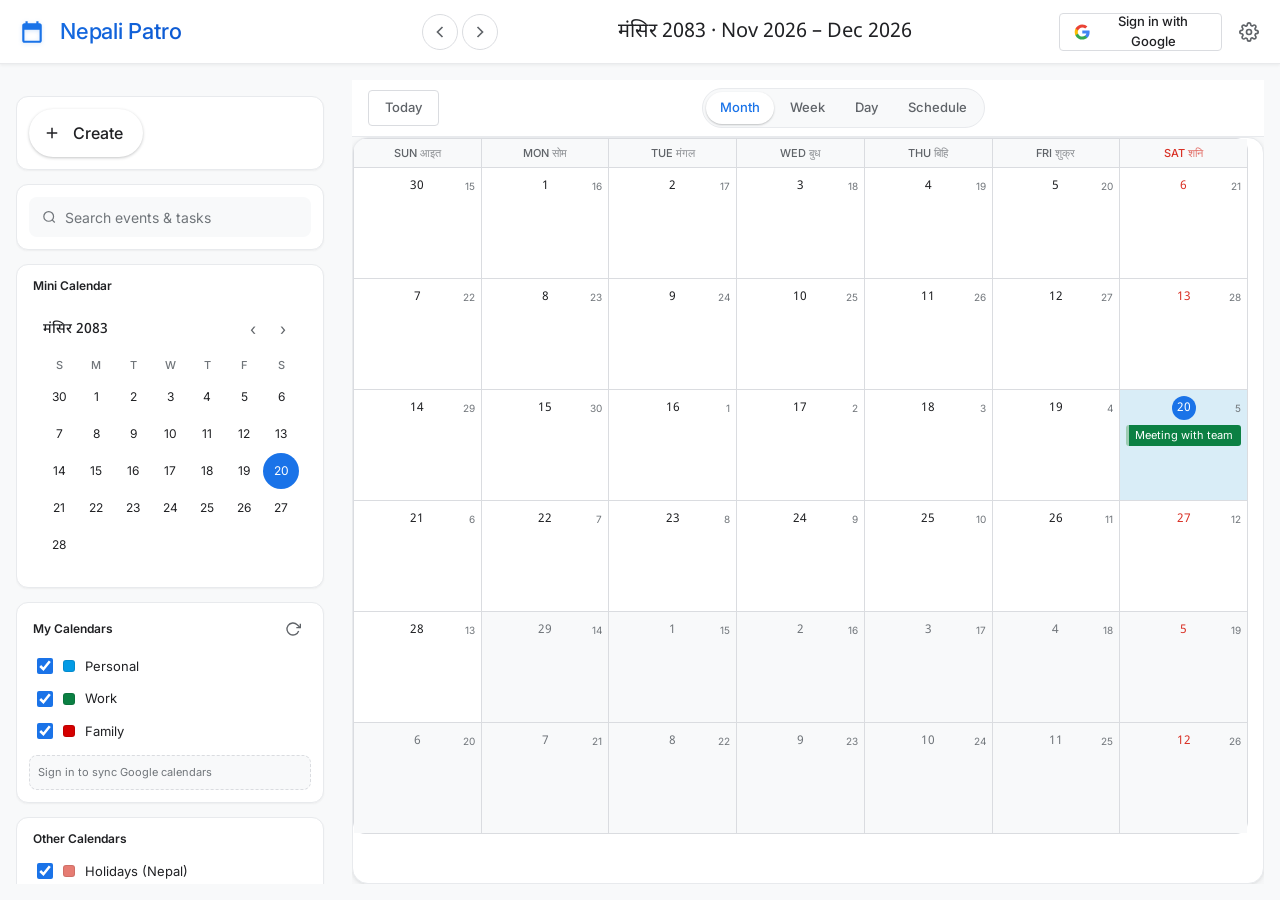
==== index.html @ 8b835d0b "style: modern create event modal — floating, large title, icon rows - Header: close left, centered t" ====
<!DOCTYPE html>
<html lang="en">
<head>
    <meta charset="UTF-8">
    <meta name="viewport" content="width=device-width, initial-scale=1.0, viewport-fit=cover">
    <meta name="theme-color" content="#1a73e8">
    <meta name="apple-mobile-web-app-capable" content="yes">
    <title>Nepali Patro</title>
    <script>document.documentElement.classList.add('no-transition');(function(){try{var t=localStorage.getItem('np_theme')||'auto';var m=window.matchMedia('(prefers-color-scheme: dark)').matches?'dark':'light';var r=t==='auto'?m:t;document.documentElement.setAttribute('data-theme',r);}catch(e){}})();window.addEventListener('DOMContentLoaded',function(){ setTimeout(function(){document.documentElement.classList.remove('no-transition');}, 100);});</script>
    <link rel="preconnect" href="https://accounts.google.com">
    <link rel="preconnect" href="https://www.googleapis.com">
    <link rel="stylesheet" href="styles.css">
    <link href="https://fonts.googleapis.com/css2?family=Google+Sans:wght@400;500&family=Inter:wght@300;400;500;600;700&family=Noto+Sans+Devanagari:wght@400;500;600;700&display=swap" rel="stylesheet">
    <meta name="description" content="Nepali calendar — BS-first, Google Calendar sync, Tasks">
</head>
<body>
    <div class="app">
        <header class="topbar">
            <div class="topbar-left">
                <button class="menu-toggle" id="menuToggle" aria-label="Toggle sidebar" aria-expanded="false" aria-controls="sidebar">
                    <span class="hamburger"><span></span><span></span><span></span></span>
                </button>
                <div class="brand">
                    <h1 class="app-title">Nepali Patro</h1>
                    
                </div>
            </div>
            <div class="date-nav" id="topDateNav">
                <button class="nav-btn" id="prevBtn" aria-label="Previous"><svg aria-hidden="true" focusable="false" width="20" height="20" viewBox="0 0 24 24" fill="none" stroke="currentColor" stroke-width="2"><polyline points="15 18 9 12 15 6"></polyline></svg></button>
                <button class="nav-btn" id="nextBtn" aria-label="Next"><svg aria-hidden="true" focusable="false" width="20" height="20" viewBox="0 0 24 24" fill="none" stroke="currentColor" stroke-width="2"><polyline points="9 18 15 12 9 6"></polyline></svg></button>
                <button class="current-period-btn" id="currentPeriod" title="Go to date" aria-label="Current period, click to go to date"></button>
            </div>
            <div class="topbar-center">
            </div>
            <div class="topbar-right">
                <button class="icon-btn mobile-search-toggle" id="mobileSearchToggle" aria-label="Search">
                    <svg aria-hidden="true" focusable="false" width="20" height="20" viewBox="0 0 24 24" fill="none" stroke="currentColor" stroke-width="2"><circle cx="11" cy="11" r="8"></circle><line x1="21" y1="21" x2="16.65" y2="16.65"></line></svg>
                </button>
                <span class="sync-badge hidden" id="syncBadge">● Synced</span>
                <div class="auth-area" id="authArea">
                    <button class="btn google-btn" id="googleSignIn" aria-label="Sign in with Google">
                        <svg aria-hidden="true" focusable="false" width="18" height="18" viewBox="0 0 24 24"><path fill="#4285F4" d="M22.56 12.25c0-.78-.07-1.53-.2-2.25H12v4.26h5.92c-.26 1.37-1.04 2.53-2.21 3.31v2.77h3.57c2.08-1.92 3.28-4.74 3.28-8.09z"/><path fill="#34A853" d="M12 23c2.97 0 5.46-.98 7.28-2.66l-3.57-2.77c-.98.66-2.23 1.06-3.71 1.06-2.86 0-5.29-1.93-6.16-4.53H2.18v2.84C3.99 20.53 7.7 23 12 23z"/><path fill="#FBBC05" d="M5.84 14.09c-.22-.66-.35-1.36-.35-2.09s.13-1.43.35-2.09V7.07H2.18C1.43 8.55 1 10.22 1 12s.43 3.45 1.18 4.93l2.85-2.22.81-.62z"/><path fill="#EA4335" d="M12 5.38c1.62 0 3.06.56 4.21 1.64l3.15-3.15C17.45 2.09 14.97 1 12 1 7.7 1 3.99 3.47 2.18 7.07l3.66 2.84c.87-2.6 3.3-4.53 6.16-4.53z"/></svg>
                        Sign in with Google
                    </button>
                </div>
                <div class="user-menu hidden" id="userMenu">
                    <img class="avatar" id="userAvatar" alt="User" src="">
                    <div class="user-info">
                        <span class="user-name" id="userName"></span>
                        <span class="user-email" id="userEmail"></span>
                    </div>
                    <button class="icon-btn small" id="signOutBtn" title="Sign out">
                        <svg aria-hidden="true" focusable="false" width="18" height="18" viewBox="0 0 24 24" fill="none" stroke="currentColor" stroke-width="2"><path d="M9 21H5a2 2 0 0 1-2-2V5a2 2 0 0 1 2-2h4"></path><polyline points="16 17 21 12 16 7"></polyline><line x1="21" y1="12" x2="9" y2="12"></line></svg>
                    </button>
                </div>
                <button class="icon-btn" id="settingsBtn" aria-label="Settings">
                    <svg aria-hidden="true" focusable="false" width="20" height="20" viewBox="0 0 24 24" fill="none" stroke="currentColor" stroke-width="2"><circle cx="12" cy="12" r="3"></circle><path d="M19.4 15a1.65 1.65 0 0 0 .33 1.82l.06.06a2 2 0 0 1 0 2.83 2 2 0 0 1-2.83 0l-.06-.06a1.65 1.65 0 0 0-1.82-.33 1.65 1.65 0 0 0-1 1.51V21a2 2 0 0 1-2 2 2 2 0 0 1-2-2v-.09A1.65 1.65 0 0 0 9 19.4a1.65 1.65 0 0 0-1.82.33l-.06.06a2 2 0 0 1-2.83 0 2 2 0 0 1 0-2.83l.06-.06a1.65 1.65 0 0 0 .33-1.82 1.65 1.65 0 0 0-1.51-1H3a2 2 0 0 1-2-2 2 2 0 0 1 2-2h.09A1.65 1.65 0 0 0 4.6 9a1.65 1.65 0 0 0-.33-1.82l-.06-.06a2 2 0 0 1 0-2.83 2 2 0 0 1 2.83 0l.06.06a1.65 1.65 0 0 0 1.82.33H9a1.65 1.65 0 0 0 1-1.51V3a2 2 0 0 1 2-2 2 2 0 0 1 2 2v.09a1.65 1.65 0 0 0 1 1.51 1.65 1.65 0 0 0 1.82-.33l.06-.06a2 2 0 0 1 2.83 0 2 2 0 0 1 0 2.83l-.06.06a1.65 1.65 0 0 0-.33 1.82V9a1.65 1.65 0 0 0 1.51 1H21a2 2 0 0 1 2 2 2 2 0 0 1-2 2h-.09a1.65 1.65 0 0 0-1.51 1z"></path></svg>
                </button>
            </div>
        </header>
        <div class="sidebar-backdrop hidden" id="sidebarBackdrop" aria-hidden="true"></div>
        <div class="main-container">
            <aside class="sidebar" id="sidebar" role="complementary" aria-label="Calendar navigation">
                <div class="sidebar-section">
                    <button class="create-compact" id="createCompact">
                        <svg aria-hidden="true" focusable="false" width="18" height="18" viewBox="0 0 24 24" fill="none" stroke="currentColor" stroke-width="2"><line x1="12" y1="5" x2="12" y2="19"></line><line x1="5" y1="12" x2="19" y2="12"></line></svg>
                        <span>Create</span>
                    </button>
                </div>
                <div class="sidebar-section">
                    <div class="search-wrap" style="min-width:0; width:100%">
                        <svg aria-hidden="true" focusable="false" width="16" height="16" viewBox="0 0 24 24" fill="none" stroke="currentColor" stroke-width="2"><circle cx="11" cy="11" r="8"></circle><line x1="21" y1="21" x2="16.65" y2="16.65"></line></svg>
                        <input type="search" id="searchInput" placeholder="Search events & tasks" aria-label="Search">
                    </div>
                </div>
                <div class="sidebar-section">
                    <div class="section-header">
                        <h3>Mini Calendar</h3>
                    </div>
                    <div class="mini-calendar" id="miniCalendar"></div>
                </div>
                <div class="sidebar-section">
                    <div class="section-header">
                        <h3>My Calendars</h3>
                        <button class="icon-btn small" id="refreshBtn" title="Sync Google calendars">
                            <svg aria-hidden="true" focusable="false" width="16" height="16" viewBox="0 0 24 24" fill="none" stroke="currentColor" stroke-width="2"><polyline points="23 4 23 10 17 10"></polyline><path d="M20.49 15a9 9 0 1 1-2.12-9.36L23 10"></path></svg>
                        </button>
                    </div>
                    <div class="calendar-list" id="calendarList">
                        <div class="skeleton" style="height:14px; background:var(--border-light); border-radius:4px; margin:6px 0; animation: pulse 1.5s infinite; width:80%"></div>
                        <div class="skeleton" style="height:14px; background:var(--border-light); border-radius:4px; margin:6px 0; animation: pulse 1.5s infinite; width:60%"></div>
                        <div class="skeleton" style="height:14px; background:var(--border-light); border-radius:4px; margin:6px 0; animation: pulse 1.5s infinite; width:70%"></div>
                    </div>
                    <div class="hint" id="calendarHint">Sign in to sync Google calendars</div>
                </div>
                <div class="sidebar-section">
                    <div class="section-header">
                        <h3>Other Calendars</h3>
                    </div>
                    <div class="calendar-list" id="otherCalendars"></div>
                </div>
                <div class="sidebar-section tasks-section">
                    <div class="section-header">
                        <h3><svg aria-hidden="true" focusable="false" width="14" height="14" viewBox="0 0 24 24" fill="none" stroke="currentColor" stroke-width="2" style="vertical-align:-2px"><path d="M9 11l3 3L22 4"></path><path d="M21 12v7a2 2 0 0 1-2 2H5a2 2 0 0 1-2-2V5a2 2 0 0 1 2-2h11"></path></svg> Tasks</h3>
                        <button class="icon-btn small" id="addTaskBtn" title="New task">+</button>
                    </div>
                    <div class="task-input hidden" id="taskInputWrap">
                        <input type="text" id="taskInput" placeholder="New task — press Enter">
                        <input type="date" id="taskDueInput" title="Due date">
                    </div>
                    <div class="task-list" id="taskList"><div class="hint">Sign in to see Google Tasks</div></div>
                </div>
                <div class="sidebar-footer">
                    <span class="foot-label">Nepali Patro · BS-first</span>
                    <a href="#" id="setupLink">Setup Google</a>
                </div>
            </aside>
            <div class="calendar-area">
                <div class="calendar-toolbar">
                    <div class="toolbar-left">
                        <button class="nav-btn today-btn" id="todayBtnTop">Today</button>
                    </div>
                    <div class="toolbar-center">
                        <div class="view-switcher" role="tablist">
                            <button class="view-btn active" role="tab" data-view="month" aria-selected="true">Month</button>
                            <button class="view-btn" role="tab" data-view="week" aria-selected="false">Week</button>
                            <button class="view-btn" role="tab" data-view="day" aria-selected="false">Day</button>
                            <button class="view-btn" role="tab" data-view="schedule" aria-selected="false">Schedule</button>
                        </div>
                    </div>
                    <div class="toolbar-right"></div>
                </div>
                <main class="calendar-main" role="main">
                <div class="calendar-view" id="monthView"></div>
                <div class="calendar-view hidden" id="weekView"></div>
                <div class="calendar-view hidden" id="dayView"></div>
                <div class="calendar-view hidden" id="scheduleView"></div>
            </main>
        </div>
    </div>

    <button class="fab hidden" id="fabCreate" aria-label="Create event">
        <svg aria-hidden="true" focusable="false" width="24" height="24" viewBox="0 0 24 24" fill="none" stroke="currentColor" stroke-width="2"><line x1="12" y1="5" x2="12" y2="19"></line><line x1="5" y1="12" x2="19" y2="12"></line></svg>
    </button>
    <div class="mobile-search-bar hidden" id="mobileSearchBar">
        <div class="mobile-search-inner">
            <svg aria-hidden="true" focusable="false" width="18" height="18" viewBox="0 0 24 24" fill="none" stroke="currentColor" stroke-width="2"><circle cx="11" cy="11" r="8"></circle><line x1="21" y1="21" x2="16.65" y2="16.65"></line></svg>
            <input type="search" id="mobileSearchInput" placeholder="Search events & tasks" aria-label="Search">
            <button class="icon-btn small" id="mobileSearchClose" aria-label="Close search"><svg aria-hidden="true" focusable="false" width="18" height="18" viewBox="0 0 24 24" fill="none" stroke="currentColor" stroke-width="2"><line x1="18" y1="6" x2="6" y2="18"></line><line x1="6" y1="6" x2="18" y2="18"></line></svg></button>
        </div>
    </div>
    <nav class="bottom-nav" id="bottomNav" aria-label="Calendar views">
        <button class="bottom-nav-btn" id="bottomNavToday" aria-label="Go to today"><svg aria-hidden="true" focusable="false" width="20" height="20" viewBox="0 0 24 24" fill="none" stroke="currentColor" stroke-width="2"><circle cx="12" cy="12" r="10"></circle><polyline points="12 6 12 12 16 14"></polyline></svg><span>Today</span></button>
        <button class="bottom-nav-btn active" data-view="month"><svg aria-hidden="true" focusable="false" width="20" height="20" viewBox="0 0 24 24" fill="none" stroke="currentColor" stroke-width="2"><rect x="3" y="4" width="18" height="18" rx="2"></rect><line x1="16" y1="2" x2="16" y2="6"></line><line x1="8" y1="2" x2="8" y2="6"></line><line x1="3" y1="10" x2="21" y2="10"></line></svg><span>Month</span></button>
        <button class="bottom-nav-btn" data-view="week"><svg aria-hidden="true" focusable="false" width="20" height="20" viewBox="0 0 24 24" fill="none" stroke="currentColor" stroke-width="2"><rect x="3" y="4" width="18" height="18" rx="2"></rect><line x1="9" y1="4" x2="9" y2="22"></line><line x1="15" y1="4" x2="15" y2="22"></line><line x1="3" y1="10" x2="21" y2="10"></line></svg><span>Week</span></button>
        <button class="bottom-nav-btn" data-view="day"><svg aria-hidden="true" focusable="false" width="20" height="20" viewBox="0 0 24 24" fill="none" stroke="currentColor" stroke-width="2"><rect x="3" y="4" width="18" height="18" rx="2"></rect><line x1="3" y1="10" x2="21" y2="10"></line></svg><span>Day</span></button>
        <button class="bottom-nav-btn" data-view="schedule"><svg aria-hidden="true" focusable="false" width="20" height="20" viewBox="0 0 24 24" fill="none" stroke="currentColor" stroke-width="2"><line x1="8" y1="6" x2="21" y2="6"></line><line x1="8" y1="12" x2="21" y2="12"></line><line x1="8" y1="18" x2="21" y2="18"></line><line x1="3" y1="6" x2="3.01" y2="6"></line><line x1="3" y1="12" x2="3.01" y2="12"></line><line x1="3" y1="18" x2="3.01" y2="18"></line></svg><span>List</span></button>
    </nav>
    <div class="toast hidden" id="toast" role="status" aria-live="polite" aria-atomic="true"></div>

    <div class="modal-overlay hidden" id="eventModal">
        <div class="modal event-modal" role="dialog" aria-labelledby="modalTitle" aria-modal="true">
            <div class="modal-header event-header">
                <button class="modal-close" id="modalClose" aria-label="Close"><svg aria-hidden="true" focusable="false" width="20" height="20" viewBox="0 0 24 24" fill="none" stroke="currentColor" stroke-width="2"><line x1="18" y1="6" x2="6" y2="18"></line><line x1="6" y1="6" x2="18" y2="18"></line></svg></button>
                <h2 id="modalTitle">New Event</h2>
                <button type="submit" form="eventForm" class="btn primary event-save">Save</button>
            </div>
            <form class="modal-form event-form" id="eventForm">
                <div class="event-title-wrap">
                    <input type="text" id="eventTitle" name="title" class="event-title-input" placeholder="Add title" required>
                    <span class="bs-hint" id="bsHint"></span>
                </div>
                <div class="event-section">
                    <div class="event-row">
                        <svg width="18" height="18" viewBox="0 0 24 24" fill="none" stroke="currentColor" stroke-width="2" style="color:var(--text-secondary); flex-shrink:0"><rect x="3" y="4" width="18" height="18" rx="2"></rect><line x1="16" y1="2" x2="16" y2="6"></line><line x1="8" y1="2" x2="8" y2="6"></line><line x1="3" y1="10" x2="21" y2="10"></line></svg>
                        <input type="date" id="eventDate" name="date" class="modern-input event-date" required>
                        <span class="event-dot" id="eventCalendarDot" style="width:12px; height:12px; border-radius:50%; background:var(--primary); flex-shrink:0"></span>
                        <select id="eventCalendar" name="calendar" class="modern-select event-calendar"></select>
                    </div>
                    <div class="event-row" id="timeRow">
                        <svg width="18" height="18" viewBox="0 0 24 24" fill="none" stroke="currentColor" stroke-width="2" style="color:var(--text-secondary); flex-shrink:0"><circle cx="12" cy="12" r="10"></circle><polyline points="12 6 12 12 16 14"></polyline></svg>
                        <input type="time" id="eventStartTime" name="startTime" class="modern-input" style="flex:1">
                        <span style="color:var(--text-muted)">—</span>
                        <input type="time" id="eventEndTime" name="endTime" class="modern-input" style="flex:1">
                        <label class="switch" style="margin-left:8px"><input type="checkbox" id="eventAllDay" name="allDay"><span class="slider"></span></label>
                        <span style="font-size:12px; color:var(--text-secondary); white-space:nowrap">All day</span>
                    </div>
                    <label class="checkbox-label hidden" id="googleSyncWrap" style="margin-left:26px; font-size:12px"><input type="checkbox" id="googleSyncCheck" checked><span>Sync to Google Calendar</span></label>
                </div>
                <div class="event-section">
                    <div class="event-row">
                        <svg width="18" height="18" viewBox="0 0 24 24" fill="none" stroke="currentColor" stroke-width="2" style="color:var(--text-secondary); flex-shrink:0"><path d="M21 11.5a8.38 8.38 0 0 1-.9 3.8 8.5 8.5 0 0 1-7.6 4.7 8.38 8.38 0 0 1-3.8-.9L3 21l1.9-5.7a8.38 8.38 0 0 1-.9-3.8 8.5 8.5 0 0 1 4.7-7.6 8.38 8.38 0 0 1 3.8-.9h.5a8.48 8.48 0 0 1 8 8v.5z"></path></svg>
                        <textarea id="eventDescription" name="description" rows="3" class="modern-input" placeholder="Add description" style="flex:1; min-height:80px; resize:vertical"></textarea>
                    </div>
                </div>
                <div class="modal-actions modern-actions">
                    <button type="button" class="btn danger" id="deleteBtn" hidden><svg width="14" height="14" viewBox="0 0 24 24" fill="none" stroke="currentColor" stroke-width="2"><polyline points="3 6 5 6 21 6"></polyline><path d="M19 6v14a2 2 0 0 1-2 2H5a2 2 0 0 1-2-2V6m3 0V4a2 2 0 0 1 2-2h4a2 2 0 0 1 2 2v2"></path></svg> Delete</button>
                    <div style="flex:1"></div>
                    <button type="button" class="btn secondary" id="cancelBtn">Cancel</button>
                    <button type="submit" class="btn primary">Save</button>
                </div>
            </form>
        </div>
    </div>

    <div class="modal-overlay hidden" id="settingsModal">
        <div class="modal settings-modal" role="dialog" aria-labelledby="settingsTitle" aria-modal="true">
            <div class="modal-header settings-header">
                <div class="settings-header-left">
                    <div class="settings-icon"><svg width="20" height="20" viewBox="0 0 24 24" fill="none" stroke="currentColor" stroke-width="2"><circle cx="12" cy="12" r="3"></circle><path d="M19.4 15a1.65 1.65 0 0 0 .33 1.82l.06.06a2 2 0 0 1 0 2.83 2 2 0 0 1-2.83 0l-.06-.06a1.65 1.65 0 0 0-1.82-.33 1.65 1.65 0 0 0-1 1.51V21a2 2 0 0 1-2 2 2 2 0 0 1-2-2v-.09A1.65 1.65 0 0 0 9 19.4a1.65 1.65 0 0 0-1.82.33l-.06.06a2 2 0 0 1-2.83 0 2 2 0 0 1 0-2.83l.06-.06a1.65 1.65 0 0 0 .33-1.82 1.65 1.65 0 0 0-1.51-1H3a2 2 0 0 1-2-2 2 2 0 0 1 2-2h.09A1.65 1.65 0 0 0 4.6 9a1.65 1.65 0 0 0-.33-1.82l-.06-.06a2 2 0 0 1 0-2.83 2 2 0 0 1 2.83 0l.06.06a1.65 1.65 0 0 0 1.82.33H9a1.65 1.65 0 0 0 1-1.51V3a2 2 0 0 1 2-2 2 2 0 0 1 2 2v.09a1.65 1.65 0 0 0 1 1.51 1.65 1.65 0 0 0 1.82-.33l.06-.06a2 2 0 0 1 2.83 0 2 2 0 0 1 0 2.83l-.06.06a1.65 1.65 0 0 0-.33 1.82V9a1.65 1.65 0 0 0 1.51 1H21a2 2 0 0 1 2 2 2 2 0 0 1-2 2h-.09a1.65 1.65 0 0 0-1.51 1z"></path></svg></div>
                    <div>
                        <h2 id="settingsTitle">Settings</h2>
                        <p class="settings-subtitle">Manage your calendar preferences</p>
                    </div>
                </div>
                <button class="modal-close" id="settingsClose" aria-label="Close"><svg aria-hidden="true" focusable="false" width="20" height="20" viewBox="0 0 24 24" fill="none" stroke="currentColor" stroke-width="2"><line x1="18" y1="6" x2="6" y2="18"></line><line x1="6" y1="6" x2="18" y2="18"></line></svg></button>
            </div>
            <div class="settings-body">
                <div class="settings-card highlight">
                    <div class="settings-card-icon" style="background:#e6f4ea; color:#0b8043"><svg width="18" height="18" viewBox="0 0 24 24" fill="none" stroke="currentColor" stroke-width="2"><circle cx="12" cy="12" r="10"></circle><path d="M12 16v-4"></path><path d="M12 8h.01"></path></svg></div>
                    <div class="settings-card-content">
                        <h4>Public Mode</h4>
                        <p>Anyone visiting can sign in with Google — per-browser tokens, never shared. Verify OAuth consent for production.</p>
                    </div>
                </div>

                <div class="settings-section">
                    <div class="settings-section-header">
                        <div class="settings-section-icon"><svg width="16" height="16" viewBox="0 0 24 24" fill="none" stroke="currentColor" stroke-width="2"><path d="M16 21v-2a4 4 0 0 0-4-4H5a4 4 0 0 0-4 4v2"></path><circle cx="8.5" cy="7" r="4"></circle><line x1="20" y1="8" x2="20" y2="14"></line><line x1="23" y1="11" x2="17" y2="11"></line></svg></div>
                        <h3>Google Integration</h3>
                    </div>
                    <p class="settings-desc">Add your origin to Authorized JavaScript origins if login fails.</p>
                    <div class="settings-field">
                        <div class="settings-field-row"><span class="settings-label">Current origin</span><code id="cfgOrigin" class="settings-code"></code></div>
                        <div class="settings-field-row"><span class="settings-label">Client ID</span><code id="cfgClientId" class="settings-code"></code></div>
                        <div class="settings-field-row"><span class="settings-label">Status</span><span id="cfgStatus" class="settings-status"></span></div>
                    </div>
                    <div class="form-group">
                        <label for="clientIdInput">Override Client ID</label>
                        <input type="text" id="clientIdInput" class="modern-input" placeholder="Paste Client ID ending in .apps.googleusercontent.com">
                    </div>
                    <div class="settings-actions">
                        <button class="btn secondary" id="saveClientIdBtn"><svg width="14" height="14" viewBox="0 0 24 24" fill="none" stroke="currentColor" stroke-width="2"><path d="M19 21H5a2 2 0 0 1-2-2V5a2 2 0 0 1 2-2h11l5 5v11a2 2 0 0 1-2 2z"></path><polyline points="17 21 17 13 7 13 7 21"></polyline><polyline points="7 3 7 8 15 8"></polyline></svg> Save</button>
                        <button class="btn primary" id="reconnectBtn"><svg width="14" height="14" viewBox="0 0 24 24" fill="none" stroke="currentColor" stroke-width="2"><path d="M21 12a9 9 0 1 1-9-9c2.52 0 4.93 1 6.74 2.74L21 8V3h-5l2.26 2.26A7 7 0 1 0 21 12z"></path></svg> Sign In</button>
                        <button class="btn secondary" id="clearClientIdBtn">Clear</button>
                    </div>
                    <div class="hint modern-hint hidden" id="cfgDiag"></div>
                </div>

                <div class="settings-section">
                    <div class="settings-section-header">
                        <div class="settings-section-icon"><svg width="16" height="16" viewBox="0 0 24 24" fill="none" stroke="currentColor" stroke-width="2"><circle cx="12" cy="12" r="10"></circle><path d="M12 16a4 4 0 0 1 0-8 4 4 0 0 1 0 8z"></path></svg></div>
                        <h3>Appearance</h3>
                    </div>
                    <label class="switch-row">
                        <div class="switch-text"><span>Show AD overlay</span><small>Gregorian date in month cells</small></div>
                        <label class="switch"><input type="checkbox" id="showAdToggle" checked><span class="slider"></span></label>
                    </label>
                    <label class="switch-row">
                        <div class="switch-text"><span>Show Tasks on dates</span><small>Due-date chips on calendar</small></div>
                        <label class="switch"><input type="checkbox" id="showTasksToggle" checked><span class="slider"></span></label>
                    </label>
                    <div class="settings-field">
                        <span class="settings-label">Theme</span>
                        <select id="themeSelect" class="modern-select">
                            <option value="auto">Auto (system)</option>
                            <option value="light">Light</option>
                            <option value="dark">Dark</option>
                        </select>
                    </div>
                </div>

                <div class="settings-section">
                    <div class="settings-section-header">
                        <div class="settings-section-icon"><svg width="16" height="16" viewBox="0 0 24 24" fill="none" stroke="currentColor" stroke-width="2"><circle cx="12" cy="12" r="10"></circle><polyline points="12 6 12 12 16 14"></polyline></svg></div>
                        <h3>Time & Timezone</h3>
                    </div>
                    <p class="settings-desc">BS conversion always uses <b>Asia/Kathmandu</b>. Display time uses selected timezone.</p>
                    <div class="settings-field">
                        <span class="settings-label">Timezone</span>
                        <select id="timezoneSelect" class="modern-select">
                            <option value="Asia/Kathmandu">Asia/Kathmandu — Nepal (NPT, Default)</option>
                            <option value="Asia/Kolkata">Asia/Kolkata — India (IST)</option>
                            <option value="Asia/Dhaka">Asia/Dhaka — Bangladesh (BST)</option>
                            <option value="UTC">UTC — Coordinated Universal Time</option>
                            <option value="America/New_York">America/New_York — Eastern</option>
                            <option value="America/Chicago">America/Chicago — Central</option>
                            <option value="America/Los_Angeles">America/Los_Angeles — Pacific</option>
                            <option value="Europe/London">Europe/London — UK</option>
                            <option value="Europe/Berlin">Europe/Berlin — Central Europe</option>
                            <option value="Asia/Tokyo">Asia/Tokyo — Japan</option>
                            <option value="Asia/Dubai">Asia/Dubai — Gulf</option>
                            <option value="Australia/Sydney">Australia/Sydney — AEDT</option>
                        </select>
                    </div>
                    <div class="settings-field">
                        <div class="settings-field-row"><span class="settings-label">Current Time</span><code id="settingsNepalTime" class="settings-code"></code></div>
                        <div class="settings-field-row"><span class="settings-label">BS Reference</span><span class="settings-value">2075-01-01 = 2018-04-14 NPT</span></div>
                    </div>
                </div>

                <div class="settings-section">
                    <div class="settings-section-header">
                        <div class="settings-section-icon"><svg width="16" height="16" viewBox="0 0 24 24" fill="none" stroke="currentColor" stroke-width="2"><path d="M14 2H6a2 2 0 0 0-2 2v16a2 2 0 0 0 2 2h12a2 2 0 0 0 2-2V8z"></path><polyline points="14 2 14 8 20 8"></polyline><line x1="16" y1="13" x2="8" y2="13"></line><line x1="16" y1="17" x2="8" y2="17"></line></svg></div>
                        <h3>Data</h3>
                    </div>
                    <div class="settings-actions">
                        <button class="btn secondary" id="exportBtn"><svg width="14" height="14" viewBox="0 0 24 24" fill="none" stroke="currentColor" stroke-width="2"><path d="M21 15v4a2 2 0 0 1-2 2H5a2 2 0 0 1-2-2v-4"></path><polyline points="7 10 12 15 17 10"></polyline><line x1="12" y1="15" x2="12" y2="3"></line></svg> Export</button>
                        <label class="btn secondary"><svg width="14" height="14" viewBox="0 0 24 24" fill="none" stroke="currentColor" stroke-width="2"><path d="M21 15v4a2 2 0 0 1-2 2H5a2 2 0 0 1-2-2v-4"></path><polyline points="17 8 12 3 7 8"></polyline><line x1="12" y1="3" x2="12" y2="15"></line></svg> Import<input type="file" id="importFile" accept=".json" hidden></label>
                        <button class="btn danger" id="clearBtn"><svg width="14" height="14" viewBox="0 0 24 24" fill="none" stroke="currentColor" stroke-width="2"><polyline points="3 6 5 6 21 6"></polyline><path d="M19 6v14a2 2 0 0 1-2 2H5a2 2 0 0 1-2-2V6m3 0V4a2 2 0 0 1 2-2h4a2 2 0 0 1 2 2v2"></path></svg> Clear</button>
                    </div>
                </div>
            </div>
        </div>
    </div>

    <div class="modal-overlay hidden" id="datePickerModal">
        <div class="modal date-picker-modal">
            <div class="modal-header"><h2>Go to Date</h2><button class="modal-close" id="datePickerClose" aria-label="Close"><svg aria-hidden="true" focusable="false" width="24" height="24" viewBox="0 0 24 24" fill="none" stroke="currentColor" stroke-width="2"><line x1="18" y1="6" x2="6" y2="18"></line><line x1="6" y1="6" x2="18" y2="18"></line></svg></button></div>
            <div class="date-picker-content">
                <div class="calendar-system-tabs"><button class="sys-tab active" data-system="bs">Bikram Sambat</button><button class="sys-tab" data-system="ad">Gregorian</button></div>
                <div class="date-picker-grid" id="datePickerGrid"></div>
            </div>
        </div>
    </div>

    <script src="config.js"></script>
    <script src="https://accounts.google.com/gsi/client" async defer></script>
    <script src="https://cdn.jsdelivr.net/npm/@sonill/nepali-dates@1.0.7/dist/index.umd.min.js"></script>
    <script src="app.google-sync.js"></script>
    <script src="app.js"></script>
</body>
</html>
---- styles.css ----
/* ===== Google Calendar — Design Tokens ===== */
:root {
  --bg: #f8f9fa;
  --surface: #ffffff;
  --surface-hover: #f1f3f4;
  --border: #dadce0;
  --border-light: #e8eaed;
  --text: #202124;
  --text-secondary: #5f6368;
  --text-muted: #70757a;
  --primary: #1a73e8;
  --primary-hover: #185abc;
  --primary-soft: #e8f0fe;
  --danger: #d93025;
  --shadow: 0 1px 3px rgba(60,64,67,.3), 0 4px 8px rgba(60,64,67,.15);
  --shadow-sm: 0 1px 2px rgba(60,64,67,.3);
  --radius: 8px;
  --radius-lg: 12px;
  --radius-full: 999px;
  --sidebar-w: 320px;
  --topbar-h: 64px;
  --cal-personal: #039be5;
  --cal-personal-dark: #8ab4f8;
  --cal-work: #0b8043;
  --cal-family: #d50000;
  --cal-holiday: #e67c73;
  --task: #fbbc04;
  --task-text: #202124;
  --task-bg: #fcf8e3;
  --task-border: #faebcc;
  --task-bg-dark: #3a3520;
  --task-border-dark: #5a4a1a;
  --today-bg: #d9edf7;
  --today-bg-dark: #394457;
  --highlight-bg: #e6f4ea;
  --highlight-border: #a8dab5;
  --highlight-bg-dark: #1e3a2a;
  --highlight-border-dark: #2d5a3d;
  --toast-bg: #323232;
  --toast-text: #ffffff;
}
@media (prefers-color-scheme: dark) {
  :root:not([data-theme="light"]) {
    --bg: #202124; --surface: #2d2e30; --surface-hover: #35363a; --border: #5f6368; --border-light: #3c4043;
    --text: #e8eaed; --text-secondary: #bdc1c6; --text-muted: #9aa0a6; --primary-soft: #394457;
    --shadow: 0 1px 3px rgba(0,0,0,.5); --shadow-sm: 0 1px 2px rgba(0,0,0,.4);
  }
}
[data-theme="dark"] { --bg:#202124; --surface:#2d2e30; --surface-hover:#35363a; --border:#5f6368; --border-light:#3c4043; --text:#e8eaed; --text-secondary:#bdc1c6; --text-muted:#9aa0a6; --primary-soft:#394457; --shadow:0 1px 3px rgba(0,0,0,.5); }
[data-theme="light"] { --bg:#f8f9fa; --surface:#fff; --surface-hover:#f1f3f4; --border:#dadce0; --border-light:#e8eaed; --text:#202124; --text-secondary:#5f6368; --text-muted:#70757a; --primary-soft:#e8f0fe; }
* { box-sizing: border-box; margin: 0; padding: 0; }
html.no-transition, html.no-transition * { transition: none !important; }
html, body { height: 100%; }
html { scrollbar-color: var(--border) var(--bg); scrollbar-width: thin; }
body { font-family: 'Google Sans','Inter',system-ui,-apple-system,sans-serif; background: var(--bg); color: var(--text); line-height: 1.5; -webkit-font-smoothing: antialiased; transition: background .2s, color .2s, border-color .2s, box-shadow .2s; }
*, *::before, *::after { transition-property: background-color, color, border-color, box-shadow; transition-duration: .2s; transition-timing-function: ease; }
html.no-transition *, html.no-transition *::before, html.no-transition *::after { transition: none !important; }
button { font: inherit; cursor: pointer; }
input, select, textarea { font: inherit; }
.hidden { display: none !important; }
.app { display: flex; flex-direction: column; height: 100vh; height: 100dvh; overflow: hidden; }
.topbar { height: var(--topbar-h); min-height: var(--topbar-h); background: var(--surface); border-bottom: 1px solid var(--border); display: flex; align-items: center; justify-content: space-between; padding: 0 12px; gap: 16px; flex-shrink: 0; position: sticky; top: 0; z-index: 30; }
.topbar-left { display: flex; align-items: center; gap: 10px; flex: 0 0 auto; min-width: 0; }
#topDateNav { display: flex; align-items: center; gap: 4px; flex: 1 1 auto; min-width: 0; justify-content: flex-start; margin-left: 8px; }
.brand { display: flex; flex-direction: column; line-height: 1.1; margin-right: 8px; }
.app-title { font-size: 22px; font-weight: 400; letter-spacing: -0.02em; color: var(--text-secondary); display: flex; align-items: center; gap: 8px; }
.app-title::before { content: ''; width: 40px; height: 40px; background: url("data:image/svg+xml,%3Csvg xmlns='http://www.w3.org/2000/svg' viewBox='0 0 24 24' fill='%231a73e8'%3E%3Cpath d='M19 4h-1V2h-2v2H8V2H6v2H5c-1.1 0-2 .9-2 2v14c0 1.1.9 2 2 2h14c1.1 0 2-.9 2-2V6c0-1.1-.9-2-2-2zm0 16H5V10h14v10z'/%3E%3C/svg%3E") center/26px no-repeat; }
.brand-sub { font-size: 11px; color: var(--text-muted); font-weight: 500; letter-spacing: .02em; margin-left: 48px; margin-top: -2px; }
.topbar-center { display: flex; align-items: center; gap: 14px; }
.view-switcher { display: flex; background: var(--bg); border-radius: var(--radius-full); padding: 3px; gap: 2px; border: 1px solid var(--border-light); }
.view-btn { padding: 6px 14px; border-radius: var(--radius-full); border: none; background: transparent; color: var(--text-secondary); font-size: 13px; font-weight: 500; transition: all .15s; }
.view-btn.active { background: var(--surface); color: var(--primary); box-shadow: var(--shadow-sm); }
.view-btn:hover:not(.active) { background: var(--surface); }
.search-wrap { display: flex; align-items: center; gap: 8px; background: var(--bg); border: 1px solid transparent; border-radius: 8px; padding: 0 12px; height: 40px; min-width: 280px; color: var(--text-muted); transition: all .15s; }
.search-wrap:focus-within { background: var(--surface); border-color: var(--border); box-shadow: 0 1px 3px rgba(0,0,0,.1); }
.search-wrap input { border: none; background: transparent; outline: none; width: 100%; font-size: 14px; color: var(--text); }
.search-wrap input::placeholder { color: var(--text-muted); }
.nepal-clock { display: flex; align-items: center; gap: 6px; background: var(--bg); border: 1px solid var(--border-light); border-radius: 20px; padding: 4px 10px; font-size: 12px; font-weight: 500; color: var(--text); white-space: nowrap; }
.nepal-clock svg { color: var(--primary); flex-shrink: 0; }
#nepalTime { font-variant-numeric: tabular-nums; }
.topbar-right { display: flex; align-items: center; gap: 8px; flex: 1; justify-content: flex-end; min-width: 0; }
.date-nav { display: flex; align-items: center; gap: 4px; }
.nav-btn { width: 36px; height: 36px; border-radius: 50%; border: 1px solid var(--border); background: var(--surface); display: grid; place-items: center; color: var(--text-secondary); transition: background .15s; }
.nav-btn:hover { background: var(--surface-hover); }
.nav-btn.today-btn { width: auto; padding: 0 16px; border-radius: 4px; font-size: 13px; font-weight: 500; border: 1px solid var(--border); }
.current-period-btn { border: 1px solid transparent; background: transparent; font-size: 20px; font-weight: 400; padding: 6px 10px; border-radius: 4px; font-family: 'Google Sans','Noto Sans Devanagari',sans-serif; color: var(--text); min-width: 0; flex: 1 1 auto; white-space: nowrap; overflow: hidden; text-overflow: ellipsis; }
.date-nav { display: flex; align-items: center; gap: 4px; flex: 1 1 auto; min-width: 0; }
.topbar-left { display: flex; align-items: center; gap: 10px; flex: 1 1 auto; min-width: 0; }
.current-period-btn:hover { background: var(--surface-hover); }
.create-btn { display: inline-flex; align-items: center; gap: 8px; padding: 0 22px; height: 44px; border-radius: 24px; border: none; background: var(--surface); color: var(--text); font-weight: 500; box-shadow: 0 1px 3px rgba(60,64,67,.3); white-space: nowrap; border: 1px solid var(--border); }
.create-btn:hover { box-shadow: 0 2px 6px rgba(60,64,67,.3); }
.sync-badge { font-size: 11px; font-weight: 600; color: #0b8043; background: #e6f4ea; padding: 4px 8px; border-radius: var(--radius-full); border: 1px solid #cce8d0; }
[data-theme="dark"] .sync-badge { background: #1e3a2a; color: #81c995; border-color: #2d5a3d; }
.google-btn { display: inline-flex; align-items: center; gap: 8px; background: var(--surface); border: 1px solid var(--border); padding: 0 14px; height: 38px; border-radius: 4px; font-weight: 500; font-size: 13px; color: var(--text); }
.google-btn:hover { background: var(--surface-hover); }
.auth-area { display: flex; align-items: center; }
.user-menu { display: flex; align-items: center; gap: 8px; background: var(--bg); border: 1px solid var(--border-light); border-radius: 24px; padding: 3px 6px 3px 3px; }
.avatar { width: 32px; height: 32px; border-radius: 50%; object-fit: cover; background: var(--border); }
.user-info { display: flex; flex-direction: column; line-height: 1.1; text-align: left; }
.user-name { font-size: 12px; font-weight: 600; }
.user-email { font-size: 10px; color: var(--text-muted); max-width: 140px; overflow: hidden; text-overflow: ellipsis; white-space: nowrap; }
.icon-btn { width: 40px; height: 40px; border-radius: 50%; border: none; background: transparent; display: grid; place-items: center; color: var(--text-secondary); transition: background .15s; }
.icon-btn:hover { background: var(--surface-hover); }
.icon-btn.small { width: 28px; height: 28px; }
.theme-toggle { width: 40px; height: 40px; border-radius: 50%; border: 1px solid var(--border); background: var(--surface); display: grid; place-items: center; color: var(--text-secondary); }
.theme-toggle:hover { background: var(--surface-hover); }
.calendar-area { display: flex; flex-direction: column; flex: 1; min-height: 0; min-width: 0; overflow: hidden; }
.calendar-toolbar { display: flex; align-items: center; justify-content: space-between; gap: 12px; padding: 8px 16px; background: var(--surface); border-bottom: 1px solid var(--border-light); flex-shrink: 0; position: sticky; top: 0; z-index: 10; }
.calendar-toolbar .toolbar-left, .calendar-toolbar .toolbar-center, .calendar-toolbar .toolbar-right { display: flex; align-items: center; gap: 8px; }
.calendar-toolbar .toolbar-center { flex: 1; justify-content: center; }
.main-container { display: grid; grid-template-columns: var(--sidebar-w) 1fr; flex: 1; min-height: 0; height: calc(100vh - var(--topbar-h)); height: calc(100dvh - var(--topbar-h)); overflow: hidden; }
.calendar-area .calendar-main { flex: 1; }
.main-container { display: grid; grid-template-columns: var(--sidebar-w) 1fr; flex: 1; min-height: 0; height: calc(100vh - var(--topbar-h) - 45px); height: calc(100dvh - var(--topbar-h) - 45px); overflow: hidden; }
.sidebar { background: var(--surface); border-right: 1px solid var(--border); overflow-y: auto; overflow-x: hidden; padding: 12px; display: flex; flex-direction: column; gap: 16px; overscroll-behavior: contain; -webkit-overflow-scrolling: touch; }
/* Modern desktop — hide hamburger, floating UI */
@media (min-width: 769px) {
  .menu-toggle { display: none !important; }
  .topbar { background: rgba(255,255,255,0.92); backdrop-filter: blur(12px); -webkit-backdrop-filter: blur(12px); border-bottom: 1px solid rgba(218,220,224,0.6); box-shadow: 0 1px 3px rgba(60,64,67,0.08); }
  [data-theme="dark"] .topbar { background: rgba(45,46,48,0.88); border-bottom-color: rgba(95,99,104,0.3); }
  .app-title { font-weight: 500; letter-spacing: -0.01em; background: linear-gradient(135deg, #1a73e8 0%, #0b57d0 100%); -webkit-background-clip: text; -webkit-text-fill-color: transparent; background-clip: text; }
  .app-title::before { filter: drop-shadow(0 1px 2px rgba(26,115,232,0.2)); }
  .sidebar { background: transparent; border-right: none; padding: 16px 12px 16px 0; gap: 14px; }
  .sidebar-section { background: var(--surface); border: 1px solid var(--border-light); border-radius: 12px; padding: 12px; box-shadow: 0 1px 2px rgba(60,64,67,0.06); }
  .mini-calendar { background: transparent; border: none; padding: 12px 12px; }
  .main-container { gap: 16px; padding: 16px; background: var(--bg); }
  .calendar-main { border-radius: 16px; overflow: auto; box-shadow: 0 1px 3px rgba(60,64,67,0.1), 0 4px 12px rgba(60,64,67,0.06); border: 1px solid var(--border-light); }
  .month-grid { border-radius: 12px; overflow: visible; }
}
.menu-toggle { width: 40px; height: 40px; border-radius: 10px; border: 1px solid transparent; background: transparent; display: grid; place-items: center; color: var(--text-secondary); cursor: pointer; transition: all .2s; position: relative; }
.menu-toggle:hover { background: var(--surface-hover); border-color: var(--border-light); color: var(--text); transform: scale(1.05); }
.menu-toggle:active { transform: scale(0.95); background: var(--bg); }
.menu-toggle:focus-visible { outline: 2px solid var(--primary); outline-offset: 2px; }
.hamburger { width: 18px; height: 14px; display: flex; flex-direction: column; justify-content: space-between; }
.hamburger span { display: block; height: 2px; background: currentColor; border-radius: 2px; transition: all .25s cubic-bezier(.4,0,.2,1); transform-origin: center; }
.hamburger span:nth-child(1) { width: 100%; }
.hamburger span:nth-child(2) { width: 100%; }
.hamburger span:nth-child(3) { width: 100%; }
.menu-toggle.open .hamburger span:nth-child(1) { transform: translateY(6px) rotate(45deg); }
.menu-toggle.open .hamburger span:nth-child(2) { opacity: 0; transform: scaleX(0); }
.menu-toggle.open .hamburger span:nth-child(3) { transform: translateY(-6px) rotate(-45deg); }
.menu-toggle.open { background: var(--primary-soft); border-color: var(--primary); color: var(--primary); }
.sidebar::-webkit-scrollbar { width: 8px; }
.sidebar::-webkit-scrollbar-thumb { background: var(--border); border-radius: 4px; }
.create-compact { width: fit-content; display: flex; align-items: center; gap: 12px; padding: 0 20px 0 14px; height: 48px; border-radius: 24px; border: none; background: var(--surface); color: var(--text); font-weight: 500; box-shadow: 0 1px 3px rgba(60,64,67,.3); }
.create-compact:hover { box-shadow: 0 2px 6px rgba(60,64,67,.3); }
.sidebar-section { display: flex; flex-direction: column; gap: 8px; }
.section-header { display: flex; align-items: center; justify-content: space-between; padding: 0 4px; }
.section-header h3 { font-size: 12px; font-weight: 600; color: var(--text); }
.hint { font-size: 11px; color: var(--text-muted); background: var(--bg); padding: 8px; border-radius: var(--radius); border: 1px dashed var(--border); }
.mini-ad-label { font-size: 10px; color: var(--text-muted); }
.mini-calendar { background: transparent; border-radius: var(--radius); padding: 12px 12px; }
.mini-header { display: flex; justify-content: space-between; align-items: center; margin-bottom: 10px; padding: 0 2px; }
.mini-title { font-size: 14px; font-weight: 500; font-family: 'Google Sans','Noto Sans Devanagari',sans-serif; }
.mini-nav { display: flex; gap: 2px; }
.mini-nav button { width: 28px; height: 28px; border-radius: 50%; border: none; background: transparent; display: grid; place-items: center; color: var(--text-secondary); }
.mini-nav button:hover { background: var(--surface-hover); }
.mini-grid { display: grid; grid-template-columns: repeat(7,1fr); gap: 1px; text-align: center; }
.mini-weekday { font-size: 11px; font-weight: 500; color: var(--text-muted); padding: 4px 0; }
.mini-day { font-size: 12px; padding: 5px 2px; border-radius: 50%; cursor: pointer; aspect-ratio: 1; display: grid; place-items: center; position: relative; }
.mini-day:hover { background: var(--surface-hover); }
.mini-day.today { background: var(--primary); color: #fff; }
.mini-day.selected { background: var(--primary-soft); color: var(--primary); }
.mini-day.has-task::after { content: ''; width: 4px; height: 4px; background: var(--task); border-radius: 50%; position: absolute; bottom: 1px; left: 50%; transform: translateX(-50%); }
.calendar-list { display: flex; flex-direction: column; gap: 1px; }
.cal-item { display: flex; align-items: center; gap: 10px; font-size: 13px; padding: 6px 8px; border-radius: 4px; cursor: pointer; }
.cal-item:hover { background: var(--surface-hover); }
.cal-dot { width: 12px; height: 12px; border-radius: 3px; flex-shrink: 0; border: 1px solid rgba(0,0,0,.1); }
.cal-item input[type="checkbox"] { width: 16px; height: 16px; accent-color: var(--primary); }
.tasks-section { border-top: 1px solid var(--border-light); padding-top: 12px; margin-top: 4px; }
.task-input { display: flex; gap: 6px; flex-wrap: wrap; }
.task-input input[type="text"] { flex: 1 1 160px; padding: 8px 10px; border: 1px solid var(--border); border-radius: 4px; font-size: 13px; background: var(--surface); color: var(--text); }
.task-input input[type="date"] { padding: 8px; border: 1px solid var(--border); border-radius: 4px; font-size: 12px; background: var(--surface); color: var(--text); }
.task-list { display: flex; flex-direction: column; gap: 4px; max-height: 240px; overflow-y: auto; }
.task-item { display: flex; align-items: center; gap: 8px; padding: 8px 10px; border-radius: 4px; background: var(--bg); font-size: 13px; border: 1px solid transparent; }
.task-item:hover { background: var(--surface-hover); }
.task-item.completed { opacity: .6; text-decoration: line-through; }
.task-item input[type="checkbox"] { accent-color: var(--primary); }
.task-title { flex: 1; }
.task-due { font-size: 11px; color: var(--text-muted); background: var(--surface); padding: 2px 6px; border-radius: 10px; border: 1px solid var(--border-light); }
.sidebar-footer { margin-top: auto; display: flex; align-items: center; justify-content: space-between; font-size: 11px; color: var(--text-muted); border-top: 1px solid var(--border-light); padding-top: 10px; padding-bottom: max(10px, env(safe-area-inset-bottom)); }
.sidebar-footer a { color: var(--primary); text-decoration: none; font-weight: 500; }
.sidebar-footer a:hover { text-decoration: underline; }
.calendar-main { overflow: auto; overflow-x: auto; overflow-y: auto; background: var(--surface); position: relative; flex: 1; min-height: 0; min-width: 0; overscroll-behavior: contain; -webkit-overflow-scrolling: touch; scrollbar-gutter: stable; height: 100%; max-height: 100%; }
.calendar-main::-webkit-scrollbar { width: 8px; height: 8px; }
.calendar-main::-webkit-scrollbar-thumb { background: var(--border); border-radius: 4px; }
.calendar-main::-webkit-scrollbar-thumb:hover { background: var(--text-muted); }
.calendar-view { height: auto; min-height: auto; overflow: visible; }
.calendar-view.hidden { display: none; }
.month-grid { display: grid; grid-template-columns: repeat(7,1fr); border: 1px solid var(--border); background: var(--border); gap: 1px; height: auto; min-height: auto; align-content: start; }
.month-header { background: var(--bg); padding: 6px 4px; font-size: 11px; font-weight: 500; text-transform: uppercase; color: var(--text-secondary); text-align: center; }
.month-cell { background: var(--surface); min-height: 110px; padding: 4px 6px; display: flex; flex-direction: column; gap: 3px; cursor: pointer; position: relative; }
.month-cell:hover { background: var(--surface-hover); }
.month-cell.other { background: var(--bg); color: var(--text-muted); }
.month-cell.today { background: var(--today-bg); }
[data-theme="dark"] .month-cell.today { background: var(--today-bg-dark); }
.month-cell.selected { outline: 2px solid var(--primary); outline-offset: -2px; }
.day-head { display: flex; align-items: center; justify-content: center; position: relative; padding: 2px 0; }
.bs-day { font-size: 12px; font-weight: 400; width: 24px; height: 24px; display: grid; place-items: center; border-radius: 50%; font-family: 'Noto Sans Devanagari',sans-serif; }
.month-cell.today .bs-day { background: var(--primary); color: #fff; }
.bs-day.saturday { color: var(--danger); }
.ad-day { position: absolute; right: 0; font-size: 10px; color: var(--text-muted); }
.events { display: flex; flex-direction: column; gap: 2px; }
.event-chip { font-size: 11px; padding: 2px 6px; border-radius: 3px; color: #fff; white-space: nowrap; overflow: hidden; text-overflow: ellipsis; cursor: pointer; border-left: 3px solid rgba(255,255,255,.6); }
.task-chip { font-size: 11px; padding: 2px 6px; border-radius: 3px; background: var(--task-bg) !important; color: #8a6d3b !important; border: 1px solid var(--task-border); display: flex; align-items: center; gap: 4px; cursor: pointer; }
[data-theme="dark"] .task-chip { background: var(--task-bg-dark) !important; color: #f0ad4e !important; border-color: var(--task-border-dark); }
.task-chip.completed { opacity: .6; text-decoration: line-through; }
.task-chip::before { content: '☐'; }
.task-chip.completed::before { content: '☑'; }
.more-link { font-size: 11px; color: var(--text-secondary); padding: 2px 6px; }
.more-link:hover { color: var(--primary); }
.week-layout, .day-layout { display: flex; flex-direction: column; }
.week-header, .day-header { display: grid; border: 1px solid var(--border); background: var(--surface); position: sticky; top: 0; z-index: 2; }
.week-header { grid-template-columns: 60px repeat(7,1fr); }
.day-header { grid-template-columns: 60px 1fr; }
.day-col-header { text-align: center; padding: 6px 4px; border-left: 1px solid var(--border-light); }
.day-col-header.today .bsNum { background: var(--primary); color: #fff; width: 28px; height: 28px; border-radius: 50%; display: inline-grid; place-items: center; }
.bsNum { font-size: 18px; font-weight: 500; font-family: 'Noto Sans Devanagari',sans-serif; }
.all-day-row { display: grid; border: 1px solid var(--border); background: var(--bg); min-height: 26px; }
.all-day-row.week { grid-template-columns: 60px repeat(7,1fr); }
.all-day-row.day { grid-template-columns: 60px 1fr; }
.all-day-label { font-size: 10px; color: var(--text-muted); display: grid; place-items: center; border-right: 1px solid var(--border); text-transform: uppercase; }
.all-day-row .task-chip { border-style: dashed; }
.time-grid { display: grid; flex: 1; }
.time-grid.week { grid-template-columns: 60px repeat(7,1fr); }
.time-grid.day { grid-template-columns: 60px 1fr; }
.time-labels { border-right: 1px solid var(--border); }
.time-label { height: 42px; font-size: 10px; color: var(--text-muted); text-align: right; padding: 2px 6px 0 0; border-top: 1px solid var(--border-light); }
.day-column { border-left: 1px solid var(--border-light); position: relative; }
.hour-row { height: 42px; border-top: 1px solid var(--border-light); }
.hour-row:hover { background: var(--surface-hover); }
.timed-event { position: absolute; left: 2px; right: 6px; border-radius: 3px; padding: 3px 6px; color: #fff; font-size: 11px; cursor: pointer; box-shadow: 0 1px 2px rgba(0,0,0,.1); }
.now-line { position: absolute; left: 0; right: 0; height: 2px; background: #d9534f; z-index: 3; }
.now-line::before { content: ''; position: absolute; left: -5px; top: -4px; width: 8px; height: 8px; background: #d9534f; border-radius: 50%; }
.schedule { display: flex; flex-direction: column; }
.schedule-group { border-bottom: 1px solid var(--border-light); display: grid; grid-template-columns: 160px 1fr; }
.schedule-date { padding: 10px 12px; border-right: 1px solid var(--border-light); background: var(--bg); }
.sd-bs { font-weight: 600; font-family: 'Noto Sans Devanagari',sans-serif; font-size: 13px; }
.sd-ad, .sd-dow { font-size: 11px; color: var(--text-muted); }
.schedule-events { display: flex; flex-direction: column; }
.schedule-event, .schedule-task { display: flex; gap: 8px; padding: 8px 12px; border-bottom: 1px solid var(--border-light); cursor: pointer; font-size: 12px; }
.schedule-event:hover, .schedule-task:hover { background: var(--surface-hover); }
.schedule-task { background: var(--task-bg); }
[data-theme="dark"] .schedule-task { background: var(--task-bg-dark); }
.se-time { min-width: 80px; color: var(--text-secondary); font-size: 11px; }
.se-dot { width: 8px; height: 8px; border-radius: 50%; margin-top: 4px; flex-shrink: 0; }
.modal-overlay { position: fixed; inset: 0; background: rgba(0,0,0,.5); display: grid; place-items: center; z-index: 1050; padding: 16px; }
.modal { background: var(--surface); border-radius: 4px; box-shadow: 0 5px 15px rgba(0,0,0,.5); width: min(560px, 100%); max-height: 90vh; overflow: auto; border: 1px solid var(--border); }
.modal-header { padding: 12px 15px; border-bottom: 1px solid var(--border); display: flex; justify-content: space-between; align-items: center; background: var(--bg); }
.modal-header h2 { margin: 0; font-size: 14px; font-weight: 600; }
.modal-close { width: 36px; height: 36px; border-radius: 8px; border: 1px solid transparent; background: transparent; display: grid; place-items: center; color: var(--text-secondary); cursor: pointer; transition: all .15s; }
.modal-close:hover { background: var(--surface-hover); border-color: var(--border-light); color: var(--text); transform: scale(1.05); }
.modal-close:active { transform: scale(0.95); background: var(--bg); }
.settings-modal .modal-close { width: 38px; height: 38px; border-radius: 10px; background: var(--surface); border: 1px solid var(--border-light); box-shadow: 0 1px 2px rgba(60,64,67,0.08); }
.settings-modal .modal-close:hover { background: var(--primary-soft); border-color: var(--primary); color: var(--primary); box-shadow: 0 2px 6px rgba(26,115,232,0.15); transform: rotate(90deg) scale(1.05); }
.settings-modal .modal-close:active { transform: rotate(90deg) scale(0.95); }
.modal-form { padding: 12px; display: flex; flex-direction: column; gap: 10px; }
.form-group label { font-size: 11px; font-weight: 600; color: var(--text-secondary); }
.form-group input, .form-group select, .form-group textarea { border: 1px solid var(--border); border-radius: 3px; background: var(--surface); color: var(--text); }
.date-picker-modal { width: min(460px, 100%); }
.date-picker-content { padding: 14px; }
.calendar-system-tabs { display: grid; grid-template-columns: 1fr 1fr; gap: 4px; padding: 3px; background: var(--bg); border: 1px solid var(--border-light); border-radius: var(--radius); margin-bottom: 12px; }
.sys-tab { border: 0; border-radius: 6px; background: transparent; color: var(--text-secondary); font-size: 13px; font-weight: 600; padding: 8px 10px; }
.sys-tab.active { background: var(--surface); color: var(--primary); box-shadow: var(--shadow-sm); }
.date-picker-grid { display: flex; flex-direction: column; gap: 12px; }
.date-picker-toolbar { display: grid; grid-template-columns: 36px 1fr 36px; align-items: center; gap: 8px; }
.date-picker-toolbar button { width: 36px; height: 36px; border-radius: 50%; border: 1px solid var(--border); background: var(--surface); color: var(--text-secondary); font-size: 22px; line-height: 1; }
.date-picker-toolbar button:hover { background: var(--surface-hover); }
.date-picker-toolbar div { text-align: center; display: flex; flex-direction: column; line-height: 1.2; min-width: 0; }
.date-picker-toolbar strong { font-family: 'Google Sans','Noto Sans Devanagari',sans-serif; font-size: 17px; font-weight: 600; color: var(--text); overflow: hidden; text-overflow: ellipsis; white-space: nowrap; }
.date-picker-toolbar span { font-size: 11px; color: var(--text-muted); margin-top: 3px; }
.date-picker-days { display: grid; grid-template-columns: repeat(7, minmax(0, 1fr)); gap: 4px; }
.date-picker-weekday { font-size: 11px; font-weight: 700; color: var(--text-muted); text-align: center; padding: 4px 0; text-transform: uppercase; }
.date-picker-weekday.saturday { color: var(--danger); }
.date-picker-day { min-height: 48px; border: 1px solid transparent; border-radius: 8px; background: transparent; color: var(--text); display: flex; flex-direction: column; align-items: center; justify-content: center; gap: 2px; }
.date-picker-day span { font-size: 15px; font-weight: 600; font-family: 'Google Sans','Noto Sans Devanagari',sans-serif; }
.date-picker-day small { font-size: 10px; color: var(--text-muted); max-width: 100%; overflow: hidden; text-overflow: ellipsis; white-space: nowrap; }
.date-picker-day:hover { background: var(--surface-hover); border-color: var(--border-light); }
.date-picker-day.today { border-color: var(--primary); color: var(--primary); }
.date-picker-day.selected { background: var(--primary); color: #fff; border-color: var(--primary); }
.date-picker-day.selected small { color: rgba(255,255,255,.85); }
.toast { position: fixed; bottom: 18px; left: 50%; transform: translateX(-50%); background: var(--toast-bg); color: var(--toast-text); padding: 10px 16px; border-radius: 4px; font-size: 12px; z-index: 1100; box-shadow: 0 4px 12px rgba(0,0,0,.3); border: 1px solid rgba(255,255,255,0.1); }
/* === Mobile enhancements === */
.sidebar-backdrop { position: fixed; inset: var(--topbar-h) 0 0 0; background: rgba(32,33,36,.4); backdrop-filter: blur(2px); z-index: 25; }
.mobile-search-toggle { display: none !important; }
.mobile-search-bar { position: fixed; top: var(--topbar-h); left: 0; right: 0; background: var(--surface); border-bottom: 1px solid var(--border); padding: 8px 12px; z-index: 35; box-shadow: var(--shadow-sm); }
.mobile-search-inner { display: flex; align-items: center; gap: 8px; background: var(--bg); border: 1px solid var(--border); border-radius: 24px; padding: 0 8px 0 12px; height: 40px; }
.mobile-search-inner input { flex: 1; border: none; background: transparent; outline: none; font-size: 14px; color: var(--text); min-width: 0; }
.fab { position: fixed; right: 16px; bottom: 80px; width: 56px; height: 56px; border-radius: 16px; border: none; background: var(--primary); color: #fff; display: grid; place-items: center; box-shadow: 0 4px 12px rgba(0,0,0,.2); z-index: 20; }
.fab:hover { background: var(--primary-hover); }
.bottom-nav { display: none; position: fixed; bottom: 0; left: 0; right: 0; background: var(--surface); border-top: 1px solid var(--border); padding: 4px 0 max(4px, env(safe-area-inset-bottom)); z-index: 30; }
.bottom-nav-btn { flex: 1; display: flex; flex-direction: column; align-items: center; gap: 2px; padding: 6px 0; border: none; background: transparent; color: var(--text-secondary); font-size: 10px; font-weight: 500; min-height: 44px; }
.bottom-nav-btn.active { color: var(--primary); }
.bottom-nav-btn svg { width: 22px; height: 22px; }

@media (max-width: 1040px) {
  .search-wrap { min-width: 180px; }
  .current-period-btn { max-width: 360px; font-size: 18px; }
  .create-btn { padding: 0 14px; }
}
@media (max-width: 900px) {
  .topbar { flex-wrap: nowrap; }
  .search-wrap { display: none; }
  .mobile-search-toggle { display: grid; }
  .topbar-center { flex: 0 0 auto; gap: 0; }
}
@media (max-width: 768px) {
  .calendar-toolbar { display: none; }
  .main-container { height: calc(100vh - var(--topbar-h) - 48px) !important; height: calc(100dvh - var(--topbar-h) - 48px) !important; }
  .topbar { gap: 0; padding: 0; --topbar-h: 56px; flex-wrap: wrap; height: auto; min-height: 56px; align-content: flex-start; background: var(--surface); }
  .topbar-left, .topbar-right { padding: 6px 8px; }
  .topbar-left { flex-wrap: nowrap; gap: 6px; flex: 1 1 auto; }
  #topDateNav { order: 10; width: 100vw; margin-left: calc(-8px); margin-right: calc(-8px); padding: 8px 12px; border-top: 1px solid var(--border-light); background: var(--bg); justify-content: space-between; gap: 8px; min-height: 48px; }
  #topDateNav .nav-btn { flex-shrink: 0; }
  #topDateNav .current-period-btn { flex: 1 1 auto; max-width: none; justify-content: center; font-size: 15px; font-weight: 500; padding: 8px 12px; background: var(--surface); border: 1px solid var(--border-light); border-radius: 8px; box-shadow: 0 1px 2px rgba(60,64,67,0.06); }
  .mini-nav button, .mini-day { pointer-events: none; opacity: 0.7; cursor: default; }
  .mini-nav button:hover, .mini-day:hover { background: transparent; }
  .brand-sub { display: none; }
  .app-title { font-size: 15px; }
  .app-title::before { width: 30px; height: 30px; background-size: 20px; }
  .brand { margin-right: 0; min-width: 0; }
  .topbar-left { gap: 6px; min-width: 0; flex: 1 1 auto; }
  .topbar-center { gap: 4px; flex: 0 0 auto; justify-content: center; min-width: 0; overflow: hidden; }
  .view-switcher { display: none; }
  .current-period-btn { max-width: 220px; font-size: 14px; padding: 6px 8px; white-space: nowrap; overflow: hidden; text-overflow: ellipsis; min-width: 0; flex: 1 1 auto; }
  .current-period-btn:hover { background: transparent; }
  .nav-btn { width: 32px; height: 32px; min-width: 32px; flex-shrink: 0; }
  .nav-btn.today-btn { display: none; }
  .topbar-right { flex: 0 0 auto; gap: 2px; min-width: 0; }
  .create-btn { display: none; }
  .fab.hidden { display: grid !important; }
  .sync-badge { display: inline-block !important; font-size: 0; width: 10px; height: 10px; padding: 0; border-radius: 50%; background: #0b8043; border: 2px solid var(--surface); overflow: hidden; vertical-align: middle; }
  .user-info { display: none; }
  .theme-toggle, .icon-btn { width: 36px; height: 36px; min-width: 36px; flex-shrink: 0; }
  .main-container { grid-template-columns: 1fr; }
  #sidebar { padding-bottom: max(16px, env(safe-area-inset-bottom)); position: fixed; inset: var(--topbar-h) auto 0 0; width: min(86vw, 320px); max-width: 86vw; transform: translateX(-100%); transition: transform .25s cubic-bezier(.2,0,0,1), visibility .25s; z-index: 30; box-shadow: 4px 0 16px rgba(0,0,0,.15); background: var(--surface); visibility: hidden; }
  #sidebar.open { transform: translateX(0); visibility: visible; }
  .bottom-nav { display: flex; }
  .calendar-main { padding-bottom: 72px; }
  .month-header { padding: 6px 2px; font-size: 10px; }
  .month-cell { min-height: 92px; padding: 4px 4px; gap: 2px; overflow: hidden; }
  .month-cell .events { overflow: hidden; max-height: 68px; }
  .bs-day { font-size: 13px; width: 26px; height: 26px; }
  .ad-day { font-size: 9px; padding: 1px 4px; }
  .event-chip, .task-chip { font-size: 10px; padding: 3px 5px; min-height: 22px; }
  .week-header, .week-layout, .time-grid.week { min-width: 700px; }
  .week-layout, .day-layout { overflow-x: visible; }
.calendar-main { overflow-x: auto; -webkit-overflow-scrolling: touch; }
  .calendar-main { overflow-x: auto; }
  .schedule-group { grid-template-columns: 1fr; }
  .schedule-date { flex-direction: row; gap: 8px; align-items: center; padding: 8px 12px; }
  .modal { width: calc(100% - 16px); margin: 0 8px; max-height: calc(100vh - 24px); max-height: calc(100dvh - 24px); border-radius: 16px 16px 0 0; align-self: flex-end; }
  .modal-overlay { align-items: flex-end; padding: 0; padding-bottom: env(safe-area-inset-bottom); }
  .modal-header { position: sticky; top: 0; background: var(--surface); z-index: 1; }
  .form-row { flex-direction: column; gap: 0; }
}
@media (max-width: 520px) {
  .topbar-left { flex: 1 1 auto; gap: 4px; min-width: 0; }
  .topbar-center { flex: 0 0 auto; min-width: 0; justify-content: flex-end; overflow: hidden; }
  .topbar-right { flex: 0 0 auto; gap: 2px; }
  .current-period-btn { max-width: 180px; font-size: 12px; overflow: hidden; text-overflow: ellipsis; }
  .google-btn { width: 36px; padding: 0; justify-content: center; font-size: 0; gap: 0; }
  .google-btn svg { flex: 0 0 auto; }
  .date-picker-content { padding: 12px 8px; }
  .date-picker-day { min-height: 40px; border-radius: 8px; }
  .date-picker-day span { font-size: 13px; }
  .mini-calendar { padding: 2px; }
  .month-cell { min-height: 84px; }
  .bs-day { font-size: 12px; width: 24px; height: 24px; }
  .toast { left: 12px; right: 12px; transform: none; width: auto; bottom: 80px; }
}
@media (max-width: 380px) {
  .day-head { justify-content: space-between; }
  .ad-day { position: static; font-size: 9px; }
  .app-title { display: none; }
  .brand { display: none; }
  .topbar { padding: 0 6px; gap: 4px; }
  .current-period-btn { max-width: 140px; font-size: 11px; padding: 4px 6px; }
  .nav-btn { width: 28px; height: 28px; min-width: 28px; }
  .mobile-search-toggle, .theme-toggle, .icon-btn { width: 32px; height: 32px; min-width: 32px; }
}
@media (max-width: 320px) {
  .current-period-btn { max-width: 110px; font-size: 10px; }
  .nav-btn { width: 26px; height: 26px; min-width: 26px; }
  .topbar-left { gap: 2px; }
  .topbar-right { gap: 1px; }
}
@media (hover: none) and (pointer: coarse) {
  .month-cell:hover { background: var(--surface); }
  .hour-row:hover { background: transparent; }
  .event-chip, .task-chip { min-height: 26px; }
}

/* === Breathable 16:9 (landscape widescreen) === */
@media (min-aspect-ratio: 16/9) and (min-width: 1024px) {
  :root { --sidebar-w: 340px; --topbar-h: 68px; }
  body { line-height: 1.6; letter-spacing: 0.01em; }
  .topbar { padding: 0 20px; gap: 20px; }
  .topbar-center { gap: 18px; }
  .search-wrap { min-width: 320px; height: 42px; }
  .nepal-clock { padding: 6px 14px; gap: 8px; font-size: 13px; }
  .main-container { gap: 8px; padding: 8px; background: var(--bg); }
  .sidebar { padding: 16px; gap: 20px; border-radius: 12px; margin: 4px; border: 1px solid var(--border-light); }
  .calendar-main { border-radius: 12px; border: 1px solid var(--border-light); overflow: auto; }
  .month-grid { gap: 2px; }
  .month-cell { min-height: 128px; padding: 8px 10px; gap: 6px; }
  .month-header { padding: 10px 8px; font-size: 12px; letter-spacing: 0.05em; }
  .bs-day { width: 28px; height: 28px; font-size: 14px; }
  .event-chip, .task-chip { padding: 4px 8px; font-size: 12px; min-height: 24px; }
  .mini-calendar { padding: 12px; }
  .calendar-list .cal-item { padding: 8px 10px; }
  #content { padding: 4px; }
}

/* === Breathable 9:16 (portrait tall) === */
@media (max-aspect-ratio: 9/16) {
  :root { --topbar-h: 60px; }
  body { line-height: 1.7; }
  .topbar { padding: 0 12px; gap: 12px; }
  .app-title { font-size: 18px; }
  .current-period-btn { font-size: 15px; padding: 8px 12px; line-height: 1.4; }
  .main-container { gap: 12px; padding: 8px; }
  .sidebar { gap: 20px; padding: 16px; }
  .sidebar-section { gap: 12px; }
  .section-header h3 { font-size: 13px; letter-spacing: 0.06em; margin-bottom: 4px; }
  .mini-calendar { padding: 12px; }
  .mini-day { font-size: 13px; padding: 7px 2px; }
  .month-grid { gap: 2px; }
  .month-cell { min-height: 100px; padding: 8px 6px; gap: 4px; }
  .month-header { padding: 10px 6px; font-size: 12px; }
  .bs-day { width: 30px; height: 30px; font-size: 15px; }
  .event-chip, .task-chip { padding: 5px 8px; font-size: 12px; min-height: 28px; margin-bottom: 2px; }
  .task-item { padding: 12px; gap: 10px; }
  .bottom-nav { padding: 8px 0 max(8px, env(safe-area-inset-bottom)); }
  .bottom-nav-btn { padding: 8px 0; gap: 4px; min-height: 52px; }
  .modal { padding-bottom: env(safe-area-inset-bottom); }
  .nepal-clock { padding: 6px 12px; font-size: 13px; gap: 8px; }
}

/* Modern Settings — single scroll */
.settings-modal { width: min(640px, 100%); max-height: 88vh; display: flex; flex-direction: column; overflow: hidden; }
.settings-modal .modal-header { flex-shrink: 0; }
.settings-header { padding: 16px 20px; background: linear-gradient(135deg, var(--primary-soft) 0%, var(--surface) 100%); border-bottom: 1px solid var(--border-light); flex-shrink: 0; }
.settings-header-left { display: flex; align-items: center; gap: 12px; }
.settings-icon { width: 36px; height: 36px; border-radius: 10px; background: var(--primary); color: #fff; display: grid; place-items: center; }
.settings-subtitle { font-size: 12px; color: var(--text-secondary); margin: 2px 0 0 0; font-weight: 400; }
.settings-body { padding: 16px; display: flex; flex-direction: column; gap: 16px; overflow-y: auto; overflow-x: hidden; flex: 1; min-height: 0; -webkit-overflow-scrolling: touch; }
.settings-card { display: flex; gap: 12px; padding: 14px; border-radius: 12px; border: 1px solid var(--border-light); background: var(--bg); transition: background .2s, border-color .2s; }
.settings-card.highlight { background: var(--highlight-bg); border-color: var(--highlight-border); }
[data-theme="dark"] .settings-card.highlight { background: var(--highlight-bg-dark); border-color: var(--highlight-border-dark); }
.settings-card-icon { width: 36px; height: 36px; border-radius: 8px; display: grid; place-items: center; flex-shrink: 0; }
.settings-card-content h4 { font-size: 13px; font-weight: 600; margin: 0 0 4px 0; }
.settings-card-content p { font-size: 12px; color: var(--text-secondary); margin: 0; line-height: 1.5; }
.settings-section { background: var(--surface); border: 1px solid var(--border-light); border-radius: 12px; padding: 16px; display: flex; flex-direction: column; gap: 12px; }
.settings-section-header { display: flex; align-items: center; gap: 8px; padding-bottom: 8px; border-bottom: 1px solid var(--border-light); }
.settings-section-icon { width: 28px; height: 28px; border-radius: 8px; background: var(--bg); color: var(--primary); display: grid; place-items: center; border: 1px solid var(--border-light); }
.settings-section-header h3 { font-size: 13px; font-weight: 600; margin: 0; }
.settings-desc { font-size: 12px; color: var(--text-muted); margin: 0; line-height: 1.5; }
.settings-field { display: flex; flex-direction: column; gap: 8px; background: var(--bg); border: 1px solid var(--border-light); border-radius: 8px; padding: 12px; }
.settings-field-row { display: flex; justify-content: space-between; gap: 12px; font-size: 12px; align-items: center; }
.settings-label { color: var(--text-secondary); font-weight: 500; white-space: nowrap; }
.settings-code { background: var(--surface); border: 1px solid var(--border); padding: 4px 8px; border-radius: 6px; font-size: 11px; word-break: break-all; flex: 1; text-align: right; max-width: 60%; }
.settings-status { font-weight: 600; font-size: 12px; }
.settings-value { font-size: 12px; font-weight: 500; }
.switch-row { display: flex; justify-content: space-between; align-items: center; padding: 10px 0; border-bottom: 1px solid var(--border-light); }
.switch-row:last-child { border-bottom: none; }
.switch-text { display: flex; flex-direction: column; gap: 2px; }
.switch-text span { font-size: 13px; font-weight: 500; }
.switch-text small { font-size: 11px; color: var(--text-muted); }
.switch { position: relative; display: inline-block; width: 44px; height: 24px; flex-shrink: 0; }
.switch input { opacity: 0; width: 0; height: 0; }
.slider { position: absolute; inset: 0; background: var(--border); border-radius: 24px; transition: .2s; cursor: pointer; }
.slider:before { content: ""; position: absolute; height: 18px; width: 18px; left: 3px; bottom: 3px; background: #fff; border-radius: 50%; transition: .2s; box-shadow: 0 1px 3px rgba(0,0,0,0.2); }
.switch input:checked + .slider { background: var(--primary); }
.switch input:checked + .slider:before { transform: translateX(20px); }
.modern-input, .modern-select { width: 100%; padding: 10px 12px; border: 1px solid var(--border); border-radius: 8px; background: var(--surface); color: var(--text); font-size: 13px; transition: border-color .15s, box-shadow .15s; }
.modern-input:focus, .modern-select:focus { outline: none; border-color: var(--primary); box-shadow: 0 0 0 3px var(--primary-soft); }
.settings-actions { display: flex; gap: 8px; flex-wrap: wrap; }
.settings-actions .btn { border-radius: 8px; padding: 10px 16px; font-size: 13px; font-weight: 500; display: inline-flex; align-items: center; gap: 6px; box-shadow: 0 1px 2px rgba(60,64,67,0.08); transition: all .15s; border: 1px solid transparent; }
.settings-actions .btn.secondary { background: var(--surface); color: var(--text); border-color: var(--border); }
.settings-actions .btn.secondary:hover { background: var(--surface-hover); border-color: var(--border); box-shadow: 0 2px 6px rgba(60,64,67,0.12); transform: translateY(-1px); }
.settings-actions .btn.primary { background: var(--primary); color: #fff; border-color: var(--primary); box-shadow: 0 2px 6px rgba(26,115,232,0.25); }
.settings-actions .btn.primary:hover { background: var(--primary-hover); box-shadow: 0 4px 10px rgba(26,115,232,0.3); transform: translateY(-1px); }
.settings-actions .btn.danger { background: #fce8e6; color: var(--danger); border-color: #f8d7da; }
.settings-actions .btn.danger:hover { background: #f8d7da; border-color: #f5c6cb; box-shadow: 0 2px 6px rgba(217,48,37,0.15); transform: translateY(-1px); }
.settings-actions .btn:active { transform: translateY(0); box-shadow: 0 1px 2px rgba(0,0,0,0.1); }
.modern-hint { background: var(--bg); border: 1px solid var(--border-light); border-radius: 8px; padding: 10px 12px; font-size: 12px; }
.modern-hint.hidden { display: none !important; }

/* Modern Event Modal */
.event-modal { width: min(560px, 100%); border-radius: 16px; overflow: hidden; }
.event-header { padding: 12px 16px; background: var(--surface); border-bottom: 1px solid var(--border-light); gap: 12px; }
.event-header h2 { flex: 1; text-align: center; font-size: 15px; font-weight: 500; }
.event-header .modal-close { order: -1; }
.event-header .event-save { padding: 8px 16px; border-radius: 20px; font-size: 13px; }
.event-form { padding: 0; gap: 0; }
.event-title-wrap { padding: 20px 24px 12px; border-bottom: 1px solid var(--border-light); }
.event-title-input { width: 100%; font-size: 22px; font-weight: 400; border: none; border-bottom: 2px solid transparent; background: transparent; padding: 8px 0; color: var(--text); transition: border-color .15s; }
.event-title-input:focus { outline: none; border-bottom-color: var(--primary); }
.event-title-input::placeholder { color: var(--text-muted); }
.event-section { padding: 16px 24px; display: flex; flex-direction: column; gap: 12px; border-bottom: 1px solid var(--border-light); }
.event-section:last-of-type { border-bottom: none; }
.event-row { display: flex; align-items: center; gap: 12px; }
.event-row .modern-input, .event-row .modern-select { flex: 1; min-width: 0; }
.event-date { max-width: 160px; }
.event-calendar { max-width: 160px; }
.event-dot { border: 1px solid rgba(0,0,0,0.1); }
.modern-actions { padding: 12px 24px; background: var(--bg); justify-content: flex-end; gap: 8px; }
@media (max-width: 520px) {
  .event-modal { border-radius: 16px 16px 0 0; }
  .event-title-wrap { padding: 16px 16px 8px; }
  .event-section { padding: 12px 16px; }
  .event-row { flex-wrap: wrap; }
}

@keyframes pulse { 0%{opacity:.6} 50%{opacity:1} 100%{opacity:.6} }

[data-theme="dark"] { --cal-personal: #8ab4f8; --cal-work: #81c995; --cal-family: #f28b82; --cal-holiday: #fbbc04; }
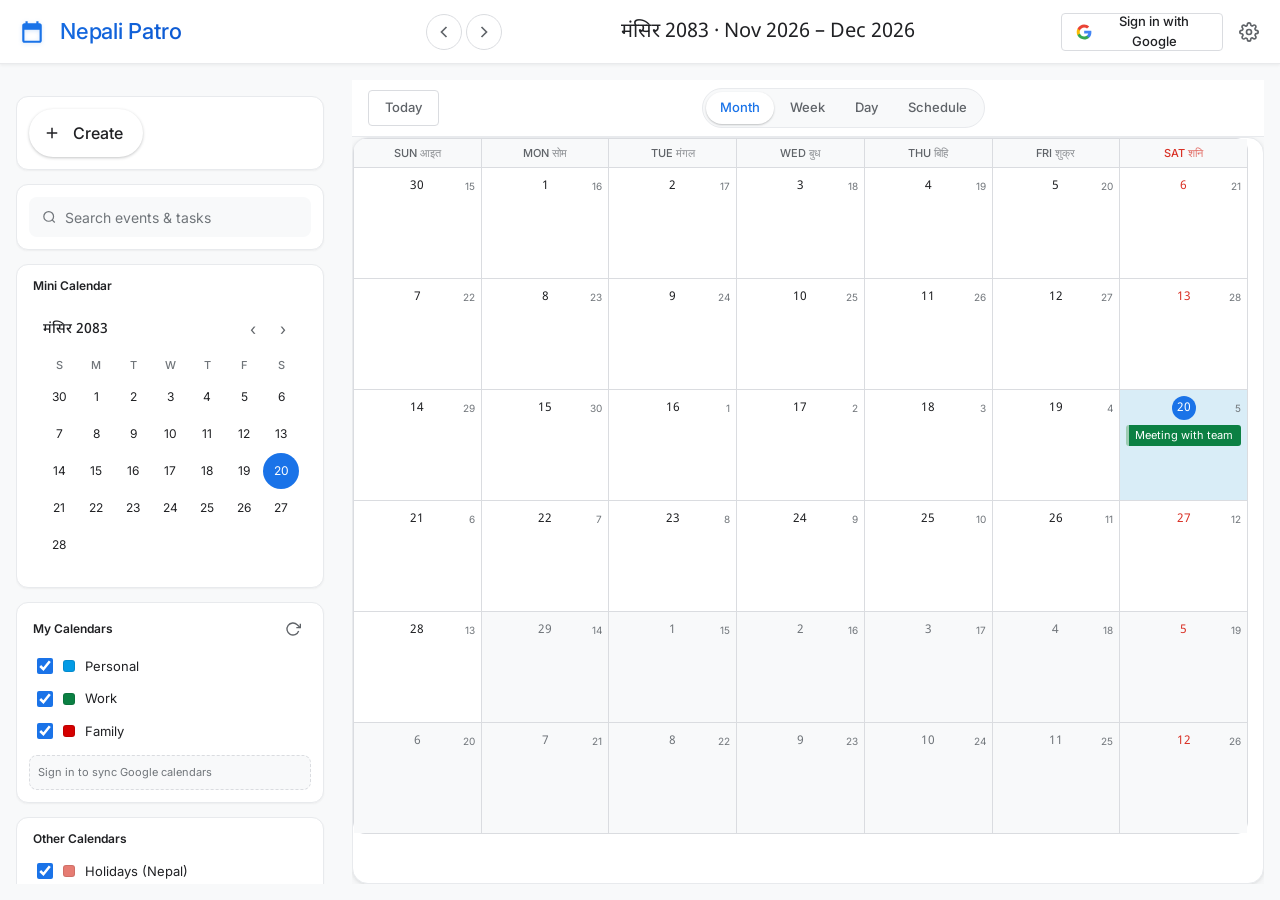
==== commit 27368a5c: "feat: brand refresh — logo/text clickable, link cursor - #brandHome role link tabindex 0 title refre" ====
--- a/index.html
+++ b/index.html
@@ -20,7 +20,7 @@
                 <button class="menu-toggle" id="menuToggle" aria-label="Toggle sidebar" aria-expanded="false" aria-controls="sidebar">
                     <span class="hamburger"><span></span><span></span><span></span></span>
                 </button>
-                <div class="brand">
+                <div class="brand" id="brandHome" role="link" tabindex="0" aria-label="Refresh — Nepali Patro home" title="Click to refresh">
                     <h1 class="app-title">Nepali Patro</h1>
                     
                 </div>
@@ -163,7 +163,6 @@
             <div class="modal-header event-header">
                 <button class="modal-close" id="modalClose" aria-label="Close"><svg aria-hidden="true" focusable="false" width="20" height="20" viewBox="0 0 24 24" fill="none" stroke="currentColor" stroke-width="2"><line x1="18" y1="6" x2="6" y2="18"></line><line x1="6" y1="6" x2="18" y2="18"></line></svg></button>
                 <h2 id="modalTitle">New Event</h2>
-                <button type="submit" form="eventForm" class="btn primary event-save">Save</button>
             </div>
             <form class="modal-form event-form" id="eventForm">
                 <div class="event-title-wrap">
@@ -196,8 +195,8 @@
                 <div class="modal-actions modern-actions">
                     <button type="button" class="btn danger" id="deleteBtn" hidden><svg width="14" height="14" viewBox="0 0 24 24" fill="none" stroke="currentColor" stroke-width="2"><polyline points="3 6 5 6 21 6"></polyline><path d="M19 6v14a2 2 0 0 1-2 2H5a2 2 0 0 1-2-2V6m3 0V4a2 2 0 0 1 2-2h4a2 2 0 0 1 2 2v2"></path></svg> Delete</button>
                     <div style="flex:1"></div>
-                    <button type="button" class="btn secondary" id="cancelBtn">Cancel</button>
-                    <button type="submit" class="btn primary">Save</button>
+                    <button type="button" class="btn secondary" id="cancelBtn"><svg width="14" height="14" viewBox="0 0 24 24" fill="none" stroke="currentColor" stroke-width="2"><line x1="18" y1="6" x2="6" y2="18"></line><line x1="6" y1="6" x2="18" y2="18"></line></svg> Cancel</button>
+                    <button type="submit" class="btn primary"><svg width="14" height="14" viewBox="0 0 24 24" fill="none" stroke="currentColor" stroke-width="2"><polyline points="20 6 9 17 4 12"></polyline></svg> Save</button>
                 </div>
             </form>
         </div>
--- a/styles.css
+++ b/styles.css
@@ -62,7 +62,10 @@
 .topbar { height: var(--topbar-h); min-height: var(--topbar-h); background: var(--surface); border-bottom: 1px solid var(--border); display: flex; align-items: center; justify-content: space-between; padding: 0 12px; gap: 16px; flex-shrink: 0; position: sticky; top: 0; z-index: 30; }
 .topbar-left { display: flex; align-items: center; gap: 10px; flex: 0 0 auto; min-width: 0; }
 #topDateNav { display: flex; align-items: center; gap: 4px; flex: 1 1 auto; min-width: 0; justify-content: flex-start; margin-left: 8px; }
-.brand { display: flex; flex-direction: column; line-height: 1.1; margin-right: 8px; }
+.brand { display: flex; flex-direction: column; line-height: 1.1; margin-right: 8px; cursor: pointer; border-radius: 6px; padding: 2px 6px; margin-left: -6px; transition: background .15s; }
+.brand:hover { background: var(--surface-hover); }
+.brand:focus-visible { outline: 2px solid var(--primary); outline-offset: 2px; }
+.brand:hover .app-title { color: var(--primary); }
 .app-title { font-size: 22px; font-weight: 400; letter-spacing: -0.02em; color: var(--text-secondary); display: flex; align-items: center; gap: 8px; }
 .app-title::before { content: ''; width: 40px; height: 40px; background: url("data:image/svg+xml,%3Csvg xmlns='http://www.w3.org/2000/svg' viewBox='0 0 24 24' fill='%231a73e8'%3E%3Cpath d='M19 4h-1V2h-2v2H8V2H6v2H5c-1.1 0-2 .9-2 2v14c0 1.1.9 2 2 2h14c1.1 0 2-.9 2-2V6c0-1.1-.9-2-2-2zm0 16H5V10h14v10z'/%3E%3C/svg%3E") center/26px no-repeat; }
 .brand-sub { font-size: 11px; color: var(--text-muted); font-weight: 500; letter-spacing: .02em; margin-left: 48px; margin-top: -2px; }
@@ -327,7 +330,7 @@
   .nav-btn.today-btn { display: none; }
   .topbar-right { flex: 0 0 auto; gap: 2px; min-width: 0; }
   .create-btn { display: none; }
-  .fab.hidden { display: grid !important; }
+  .fab, .fab.hidden { display: none !important; }
   .sync-badge { display: inline-block !important; font-size: 0; width: 10px; height: 10px; padding: 0; border-radius: 50%; background: #0b8043; border: 2px solid var(--surface); overflow: hidden; vertical-align: middle; }
   .user-info { display: none; }
   .theme-toggle, .icon-btn { width: 36px; height: 36px; min-width: 36px; flex-shrink: 0; }
@@ -482,7 +485,15 @@
 .settings-actions .btn.primary:hover { background: var(--primary-hover); box-shadow: 0 4px 10px rgba(26,115,232,0.3); transform: translateY(-1px); }
 .settings-actions .btn.danger { background: #fce8e6; color: var(--danger); border-color: #f8d7da; }
 .settings-actions .btn.danger:hover { background: #f8d7da; border-color: #f5c6cb; box-shadow: 0 2px 6px rgba(217,48,37,0.15); transform: translateY(-1px); }
-.settings-actions .btn:active { transform: translateY(0); box-shadow: 0 1px 2px rgba(0,0,0,0.1); }
+.settings-actions .btn:active, .modern-actions .btn:active { transform: translateY(0); box-shadow: 0 1px 2px rgba(0,0,0,0.1); }
+.modern-actions { display: flex; gap: 8px; flex-wrap: wrap; justify-content: flex-end; align-items: center; padding-top: 4px; }
+.modern-actions .btn { border-radius: 8px; padding: 10px 18px; font-size: 13px; font-weight: 500; display: inline-flex; align-items: center; gap: 6px; box-shadow: 0 1px 2px rgba(60,64,67,0.08); transition: all .15s; border: 1px solid transparent; }
+.modern-actions .btn.secondary { background: var(--surface); color: var(--text); border-color: var(--border); }
+.modern-actions .btn.secondary:hover { background: var(--surface-hover); border-color: var(--border); box-shadow: 0 2px 6px rgba(60,64,67,0.12); transform: translateY(-1px); }
+.modern-actions .btn.primary { background: var(--primary); color: #fff; border-color: var(--primary); box-shadow: 0 2px 6px rgba(26,115,232,0.25); }
+.modern-actions .btn.primary:hover { background: var(--primary-hover); box-shadow: 0 4px 10px rgba(26,115,232,0.3); transform: translateY(-1px); }
+.modern-actions .btn.danger { background: #fce8e6; color: var(--danger); border-color: #f8d7da; }
+.modern-actions .btn.danger:hover { background: #f8d7da; border-color: #f5c6cb; box-shadow: 0 2px 6px rgba(217,48,37,0.15); transform: translateY(-1px); }
 .modern-hint { background: var(--bg); border: 1px solid var(--border-light); border-radius: 8px; padding: 10px 12px; font-size: 12px; }
 .modern-hint.hidden { display: none !important; }
 
@@ -504,6 +515,8 @@
 .event-date { max-width: 160px; }
 .event-calendar { max-width: 160px; }
 .event-dot { border: 1px solid rgba(0,0,0,0.1); }
+#googleSyncWrap { gap: 12px !important; padding: 6px 0; }
+#googleSyncWrap input[type="checkbox"] { width: 18px; height: 18px; accent-color: var(--primary); }
 .modern-actions { padding: 12px 24px; background: var(--bg); justify-content: flex-end; gap: 8px; }
 @media (max-width: 520px) {
   .event-modal { border-radius: 16px 16px 0 0; }
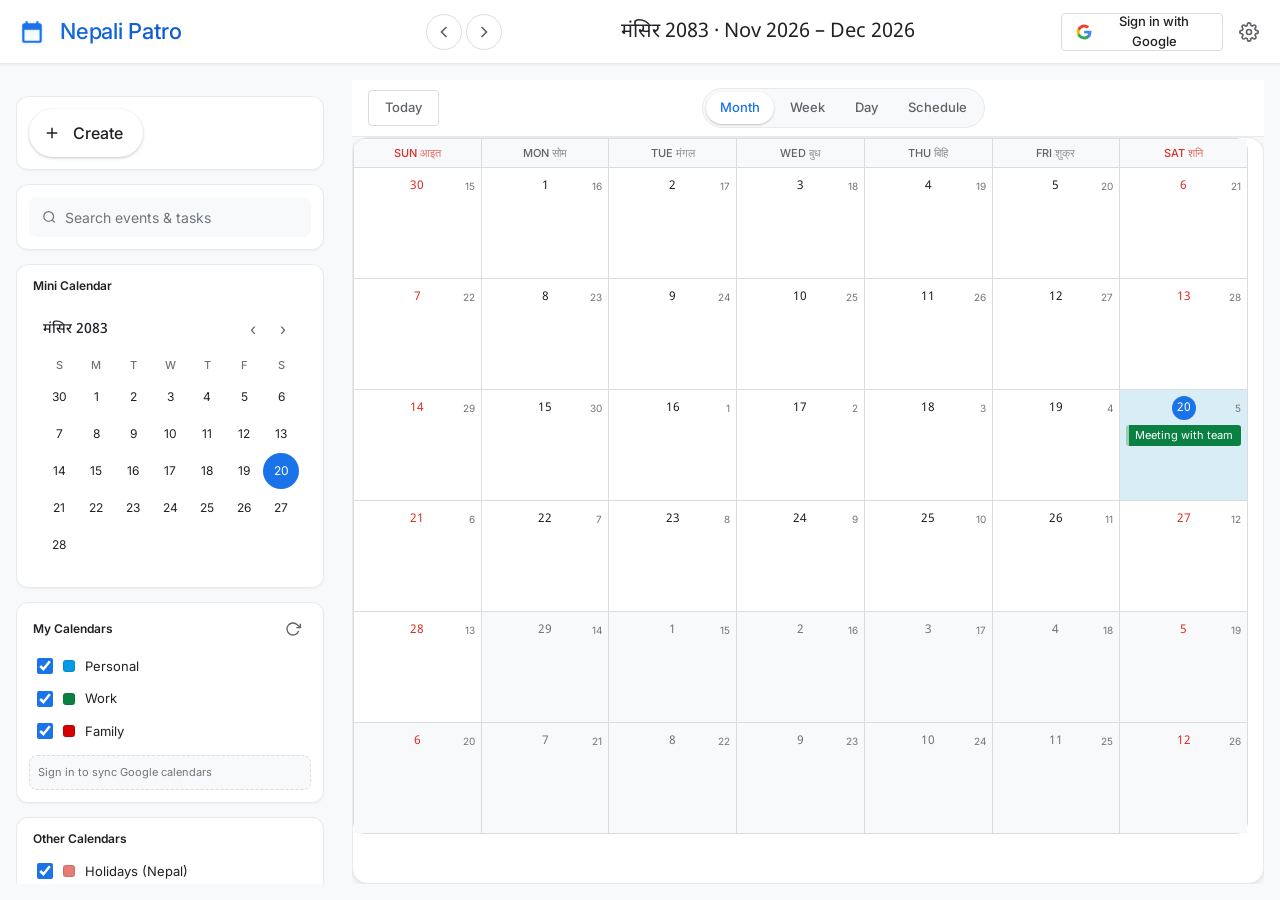
==== commit 4ca32f00: "fix: remove sync badge, keep toast only - index.html: remove #syncBadge span from topbar - app.js: m" ====
--- a/index.html
+++ b/index.html
@@ -36,7 +36,6 @@
                 <button class="icon-btn mobile-search-toggle" id="mobileSearchToggle" aria-label="Search">
                     <svg aria-hidden="true" focusable="false" width="20" height="20" viewBox="0 0 24 24" fill="none" stroke="currentColor" stroke-width="2"><circle cx="11" cy="11" r="8"></circle><line x1="21" y1="21" x2="16.65" y2="16.65"></line></svg>
                 </button>
-                <span class="sync-badge hidden" id="syncBadge">● Synced</span>
                 <div class="auth-area" id="authArea">
                     <button class="btn google-btn" id="googleSignIn" aria-label="Sign in with Google">
                         <svg aria-hidden="true" focusable="false" width="18" height="18" viewBox="0 0 24 24"><path fill="#4285F4" d="M22.56 12.25c0-.78-.07-1.53-.2-2.25H12v4.26h5.92c-.26 1.37-1.04 2.53-2.21 3.31v2.77h3.57c2.08-1.92 3.28-4.74 3.28-8.09z"/><path fill="#34A853" d="M12 23c2.97 0 5.46-.98 7.28-2.66l-3.57-2.77c-.98.66-2.23 1.06-3.71 1.06-2.86 0-5.29-1.93-6.16-4.53H2.18v2.84C3.99 20.53 7.7 23 12 23z"/><path fill="#FBBC05" d="M5.84 14.09c-.22-.66-.35-1.36-.35-2.09s.13-1.43.35-2.09V7.07H2.18C1.43 8.55 1 10.22 1 12s.43 3.45 1.18 4.93l2.85-2.22.81-.62z"/><path fill="#EA4335" d="M12 5.38c1.62 0 3.06.56 4.21 1.64l3.15-3.15C17.45 2.09 14.97 1 12 1 7.7 1 3.99 3.47 2.18 7.07l3.66 2.84c.87-2.6 3.3-4.53 6.16-4.53z"/></svg>
--- a/styles.css
+++ b/styles.css
@@ -200,7 +200,7 @@
 .day-head { display: flex; align-items: center; justify-content: center; position: relative; padding: 2px 0; }
 .bs-day { font-size: 12px; font-weight: 400; width: 24px; height: 24px; display: grid; place-items: center; border-radius: 50%; font-family: 'Noto Sans Devanagari',sans-serif; }
 .month-cell.today .bs-day { background: var(--primary); color: #fff; }
-.bs-day.saturday { color: var(--danger); }
+.bs-day.saturday, .bs-day.sunday { color: var(--danger); }
 .ad-day { position: absolute; right: 0; font-size: 10px; color: var(--text-muted); }
 .events { display: flex; flex-direction: column; gap: 2px; }
 .event-chip { font-size: 11px; padding: 2px 6px; border-radius: 3px; color: #fff; white-space: nowrap; overflow: hidden; text-overflow: ellipsis; cursor: pointer; border-left: 3px solid rgba(255,255,255,.6); }
@@ -273,7 +273,7 @@
 .date-picker-toolbar span { font-size: 11px; color: var(--text-muted); margin-top: 3px; }
 .date-picker-days { display: grid; grid-template-columns: repeat(7, minmax(0, 1fr)); gap: 4px; }
 .date-picker-weekday { font-size: 11px; font-weight: 700; color: var(--text-muted); text-align: center; padding: 4px 0; text-transform: uppercase; }
-.date-picker-weekday.saturday { color: var(--danger); }
+.date-picker-weekday.saturday, .date-picker-weekday.sunday { color: var(--danger); }
 .date-picker-day { min-height: 48px; border: 1px solid transparent; border-radius: 8px; background: transparent; color: var(--text); display: flex; flex-direction: column; align-items: center; justify-content: center; gap: 2px; }
 .date-picker-day span { font-size: 15px; font-weight: 600; font-family: 'Google Sans','Noto Sans Devanagari',sans-serif; }
 .date-picker-day small { font-size: 10px; color: var(--text-muted); max-width: 100%; overflow: hidden; text-overflow: ellipsis; white-space: nowrap; }
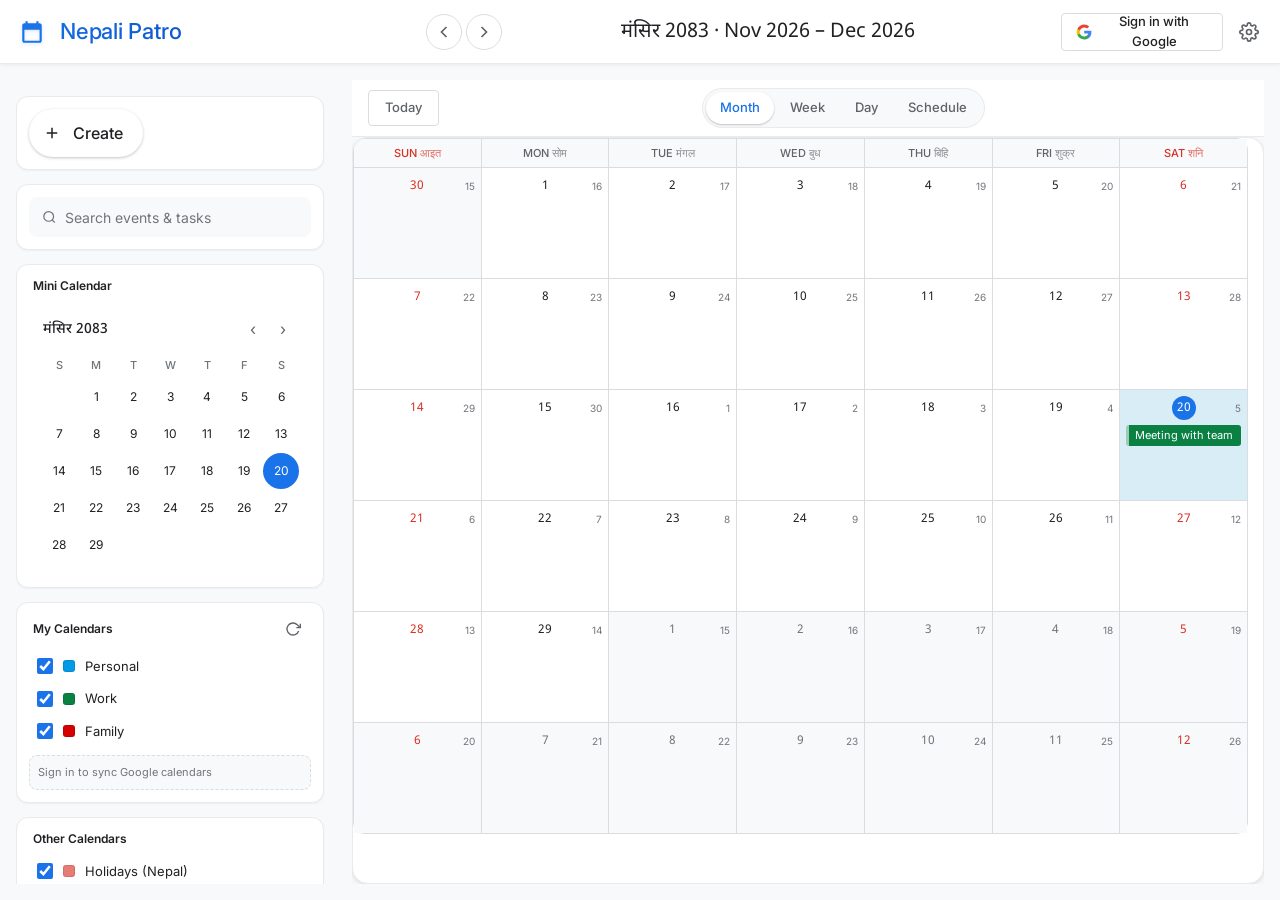
==== commit 3f6cb1e4: "fix: Task time alignment — Nepal timezone + time support - Tasks API due was sliced UTC date (slice " ====
--- a/index.html
+++ b/index.html
@@ -106,6 +106,14 @@
                     <div class="task-input hidden" id="taskInputWrap">
                         <input type="text" id="taskInput" placeholder="New task — press Enter">
                         <input type="date" id="taskDueInput" title="Due date">
+                        <input type="time" id="taskDueTime" title="Due time" style="padding:6px 8px; border:1px solid var(--border); border-radius:4px; font-size:12px; background:var(--surface); color:var(--text); flex:0 0 auto">
+                        <select id="taskRecurrence" title="Repeat" style="padding:6px 8px; border:1px solid var(--border); border-radius:4px; font-size:12px; background:var(--surface); color:var(--text); flex:0 0 auto">
+                            <option value="none">Does not repeat</option>
+                            <option value="daily">Daily</option>
+                            <option value="weekly">Weekly</option>
+                            <option value="monthly">Monthly</option>
+                            <option value="yearly">Yearly</option>
+                        </select>
                     </div>
                     <div class="task-list" id="taskList"><div class="hint">Sign in to see Google Tasks</div></div>
                 </div>
@@ -182,6 +190,17 @@
                         <input type="time" id="eventEndTime" name="endTime" class="modern-input" style="flex:1">
                         <label class="switch" style="margin-left:8px"><input type="checkbox" id="eventAllDay" name="allDay"><span class="slider"></span></label>
                         <span style="font-size:12px; color:var(--text-secondary); white-space:nowrap">All day</span>
+                    </div>
+                    <div class="event-row">
+                        <svg width="18" height="18" viewBox="0 0 24 24" fill="none" stroke="currentColor" stroke-width="2" style="color:var(--text-secondary); flex-shrink:0"><polyline points="17 1 21 7 7 21 3 21 3 17 17 1"></polyline><path d="M15 5l4 4"></path></svg>
+                        <select id="eventRecurrence" name="recurrence" class="modern-select" style="flex:1">
+                            <option value="none">Does not repeat</option>
+                            <option value="daily">Daily</option>
+                            <option value="weekly">Weekly</option>
+                            <option value="monthly">Monthly (same date)</option>
+                            <option value="yearly">Yearly</option>
+                        </select>
+                        <span style="font-size:11px; color:var(--text-muted); white-space:nowrap">Repeat</span>
                     </div>
                     <label class="checkbox-label hidden" id="googleSyncWrap" style="margin-left:26px; font-size:12px"><input type="checkbox" id="googleSyncCheck" checked><span>Sync to Google Calendar</span></label>
                 </div>
--- a/styles.css
+++ b/styles.css
@@ -392,6 +392,80 @@
   .hour-row:hover { background: transparent; }
   .event-chip, .task-chip { min-height: 26px; }
 }
+/* Mobile calendar polish — month/week/day/schedule */
+@media (max-width: 768px) {
+  .calendar-main { scrollbar-width: thin; }
+  .month-grid { border-left: none; border-right: none; border-bottom: none; gap: 1px; background: var(--border-light); }
+  .month-header { font-size: 10px; padding: 5px 0; letter-spacing: 0.02em; background: var(--surface); position: sticky; top: 0; z-index: 1; }
+  .month-cell { min-height: 76px; padding: 4px 3px; gap: 2px; }
+  .month-cell.other { opacity: 0.62; }
+  .day-head { padding: 1px 0; }
+  .bs-day { font-size: 12px; width: 22px; height: 22px; }
+  .ad-day { font-size: 8px; right: 2px; }
+  .month-cell .events { gap: 1px; }
+  .event-chip, .task-chip { font-size: 9.5px; line-height: 1.2; padding: 2px 4px; min-height: 20px; border-radius: 4px; }
+  .more-link { font-size: 9px; padding: 1px 4px; }
+  /* week graph: header / all-day / time-grid must share same width or columns misalign */
+  .week-layout { overflow-x: auto; -webkit-overflow-scrolling: touch; }
+  .week-header, .all-day-row.week, .time-grid.week { min-width: 640px; width: 640px; box-sizing: border-box; }
+  .week-header { position: sticky; top: 0; z-index: 2; }
+  .all-day-row.week { position: sticky; top: 34px; z-index: 1; }
+  .calendar-main:has(.week-layout) { overflow-x: auto; }
+  .week-layout, .day-layout { min-width: 0; }
+  .schedule-group { grid-template-columns: 1fr; }
+  .schedule-date { display: flex; flex-wrap: wrap; gap: 6px 10px; align-items: center; border-right: none; border-bottom: 1px solid var(--border-light); }
+}
+@media (max-width: 520px) {
+  .month-cell { min-height: 68px; padding: 3px 2px; }
+  .month-header { font-size: 9px; padding: 4px 0; }
+  .bs-day { font-size: 11px; width: 20px; height: 20px; }
+  .ad-day { display: none; }
+  .day-head { justify-content: center; }
+  .event-chip, .task-chip { font-size: 9px; padding: 1.5px 3px; min-height: 18px; }
+  .week-header, .all-day-row.week, .time-grid.week { min-width: 580px; width: 580px; }
+  .time-grid.week .time-label, .time-grid.day .time-label { font-size: 9px; }
+}
+@media (max-width: 600px) {
+  .month-cell { min-height: 72px; }
+  .week-header, .all-day-row.week, .time-grid.week { min-width: 620px; width: 620px; }
+}
+@media (max-width: 430px) {
+  .month-cell { min-height: 64px; padding: 2px; }
+  .month-header { font-size: 9px; padding: 3px 0; }
+  .bs-day { font-size: 10.5px; width: 19px; height: 19px; }
+  .week-header, .all-day-row.week, .time-grid.week { min-width: 560px; width: 560px; }
+  .time-label { font-size: 9px; }
+  .day-header .bsNum { font-size: 16px; }
+}
+@media (max-width: 380px) {
+  .month-cell { min-height: 60px; padding: 2px; }
+  .bs-day { font-size: 10.5px; width: 19px; height: 19px; }
+  .month-header { font-size: 8.5px; }
+  .event-chip, .task-chip { font-size: 8.5px; min-height: 17px; }
+  .week-header, .all-day-row.week, .time-grid.week { min-width: 520px; width: 520px; }
+}
+@media (max-width: 320px) {
+  .month-cell { min-height: 56px; padding: 1px; gap: 1px; }
+  .month-header { font-size: 8px; padding: 3px 0; }
+  .bs-day { font-size: 10px; width: 18px; height: 18px; }
+  .event-chip, .task-chip { font-size: 8px; padding: 1px 2px; min-height: 16px; }
+  .more-link { font-size: 8px; }
+  .week-header, .all-day-row.week, .time-grid.week { min-width: 480px; width: 480px; }
+  .current-period-btn { font-size: 11px; }
+}
+@media (max-width: 280px) {
+  .month-cell { min-height: 52px; }
+  .month-header { font-size: 7.5px; }
+  .bs-day { font-size: 9.5px; width: 17px; height: 17px; }
+  .week-header, .all-day-row.week, .time-grid.week { min-width: 440px; width: 440px; }
+}
+/* Landscape mobile — keep bottom nav visible, reduce heights */
+@media (max-height: 500px) and (orientation: landscape) {
+  .month-cell { min-height: 56px; }
+  .calendar-main { padding-bottom: 56px; }
+  .bottom-nav { padding: 2px 0 env(safe-area-inset-bottom); }
+  .bottom-nav-btn { min-height: 40px; padding: 4px 0; }
+}
 
 /* === Breathable 16:9 (landscape widescreen) === */
 @media (min-aspect-ratio: 16/9) and (min-width: 1024px) {
@@ -437,6 +511,36 @@
   .bottom-nav-btn { padding: 8px 0; gap: 4px; min-height: 52px; }
   .modal { padding-bottom: env(safe-area-inset-bottom); }
   .nepal-clock { padding: 6px 12px; font-size: 13px; gap: 8px; }
+}
+
+/* === 2400×1080 / Full HD+ / Ultra-wide === */
+@media (min-width: 1920px) {
+  :root { --sidebar-w: 360px; --topbar-h: 72px; }
+  .main-container { max-width: 1840px; margin: 0 auto; gap: 20px; padding: 20px; }
+  .month-cell { min-height: 148px; padding: 10px 12px; }
+  .month-header { font-size: 13px; padding: 12px 8px; }
+  .bs-day { width: 30px; height: 30px; font-size: 15px; }
+  .event-chip, .task-chip { font-size: 12.5px; padding: 4px 8px; }
+}
+@media (min-width: 2400px) {
+  :root { --sidebar-w: 400px; --topbar-h: 76px; }
+  .app-title { font-size: 24px; }
+  .current-period-btn { font-size: 22px; }
+  .main-container { max-width: 2280px; gap: 24px; padding: 24px; }
+  .month-cell { min-height: 168px; padding: 12px 14px; gap: 8px; }
+  .month-header { font-size: 14px; padding: 14px 8px; }
+  .bs-day { width: 32px; height: 32px; font-size: 16px; }
+  .mini-day { font-size: 14px; }
+  .calendar-main { border-radius: 16px; }
+}
+@media (width: 2400px) and (height: 1080px), (width: 1080px) and (height: 2400px) {
+  .app { height: 100vh; height: 100dvh; }
+  .calendar-main { max-height: calc(100vh - var(--topbar-h) - 24px); }
+}
+/* Portrait 1080×2400 — tall */
+@media (min-width: 1080px) and (max-width: 1200px) and (min-height: 2000px) {
+  .main-container { gap: 16px; padding: 16px; }
+  .month-cell { min-height: 120px; }
 }
 
 /* Modern Settings — single scroll */
